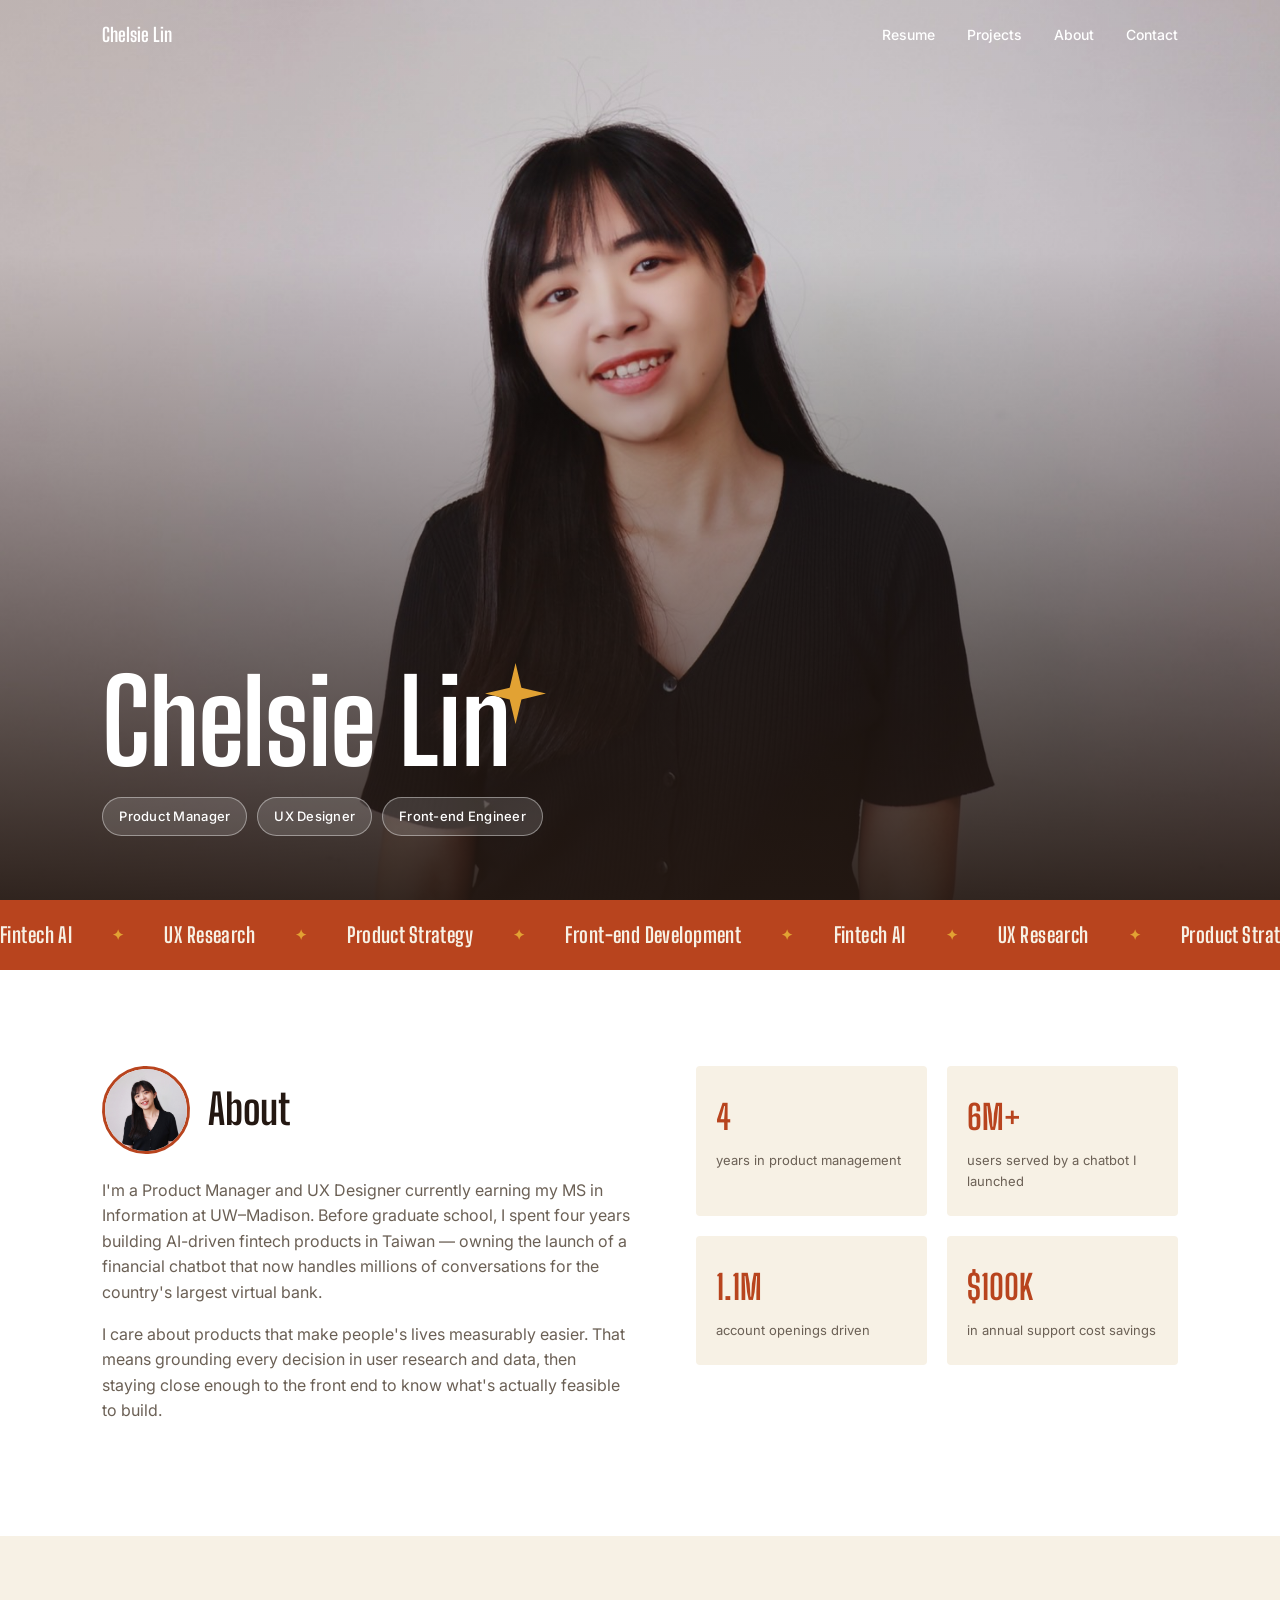
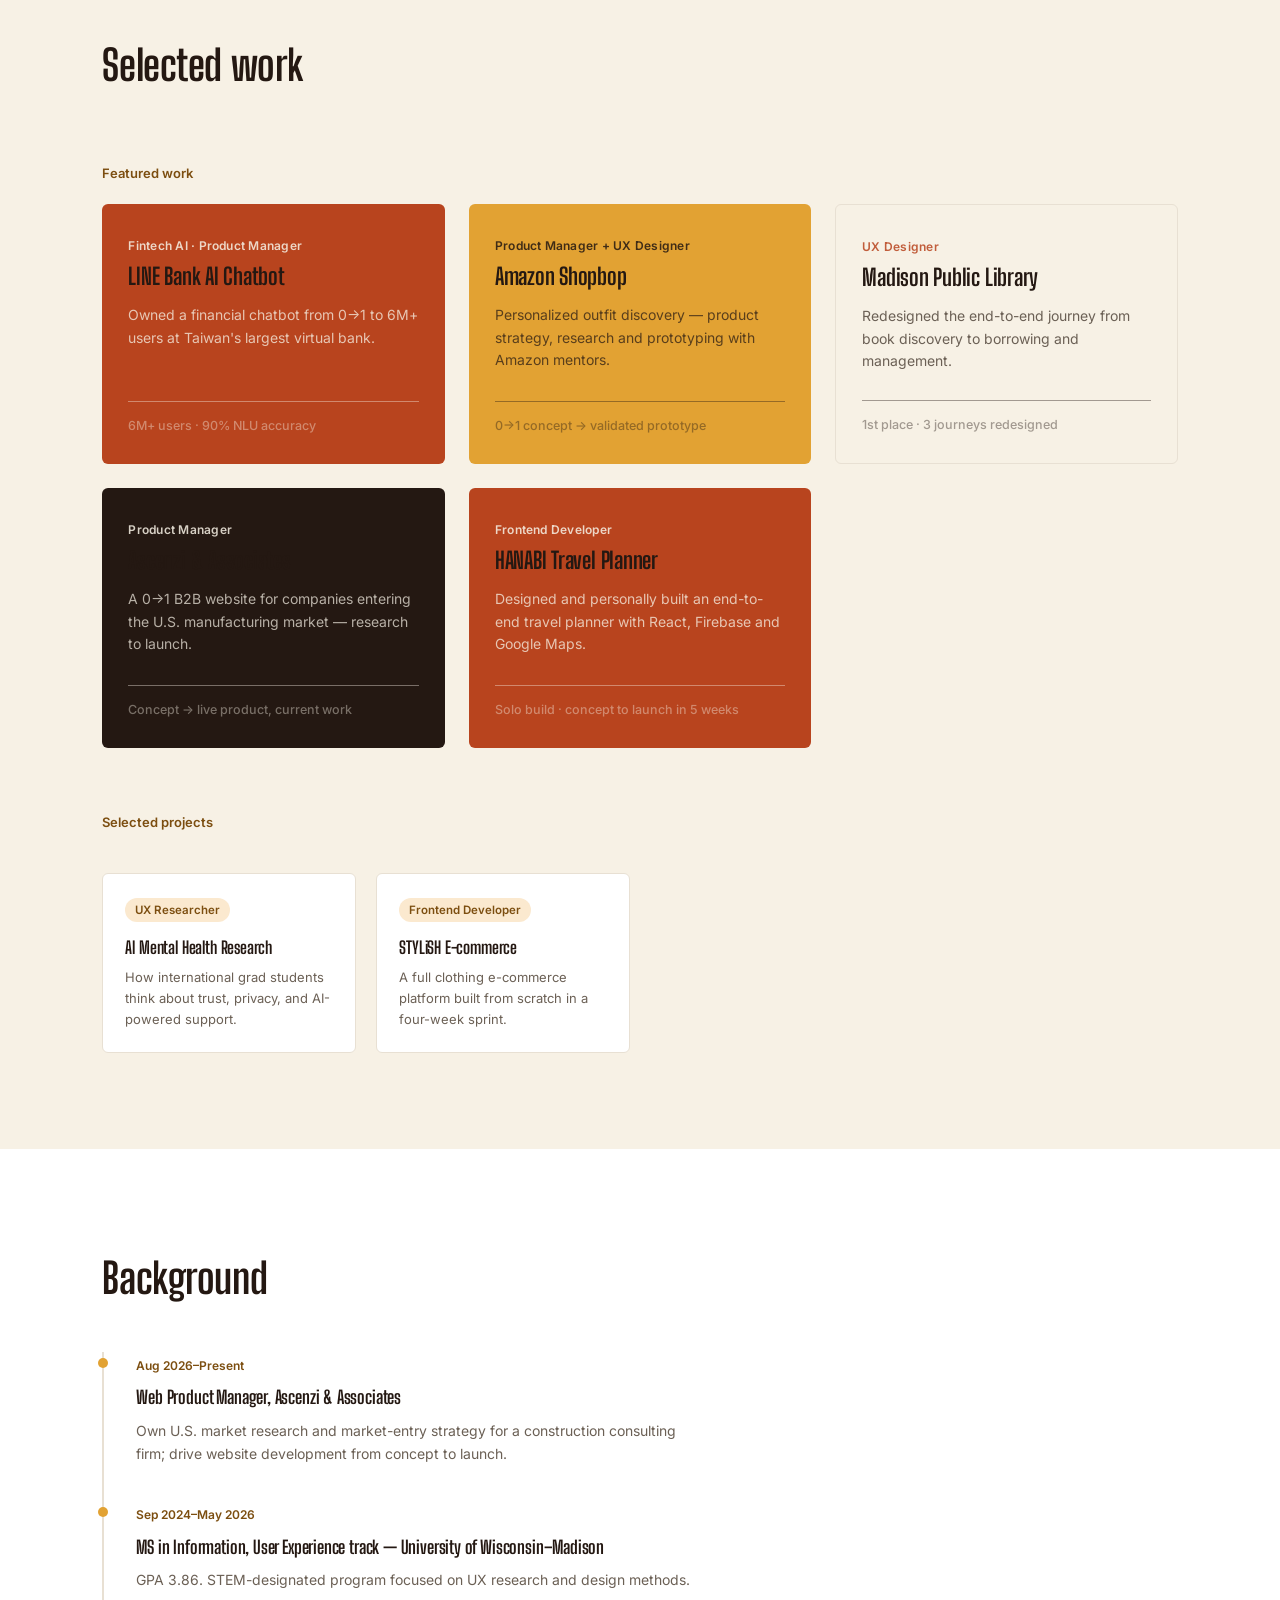
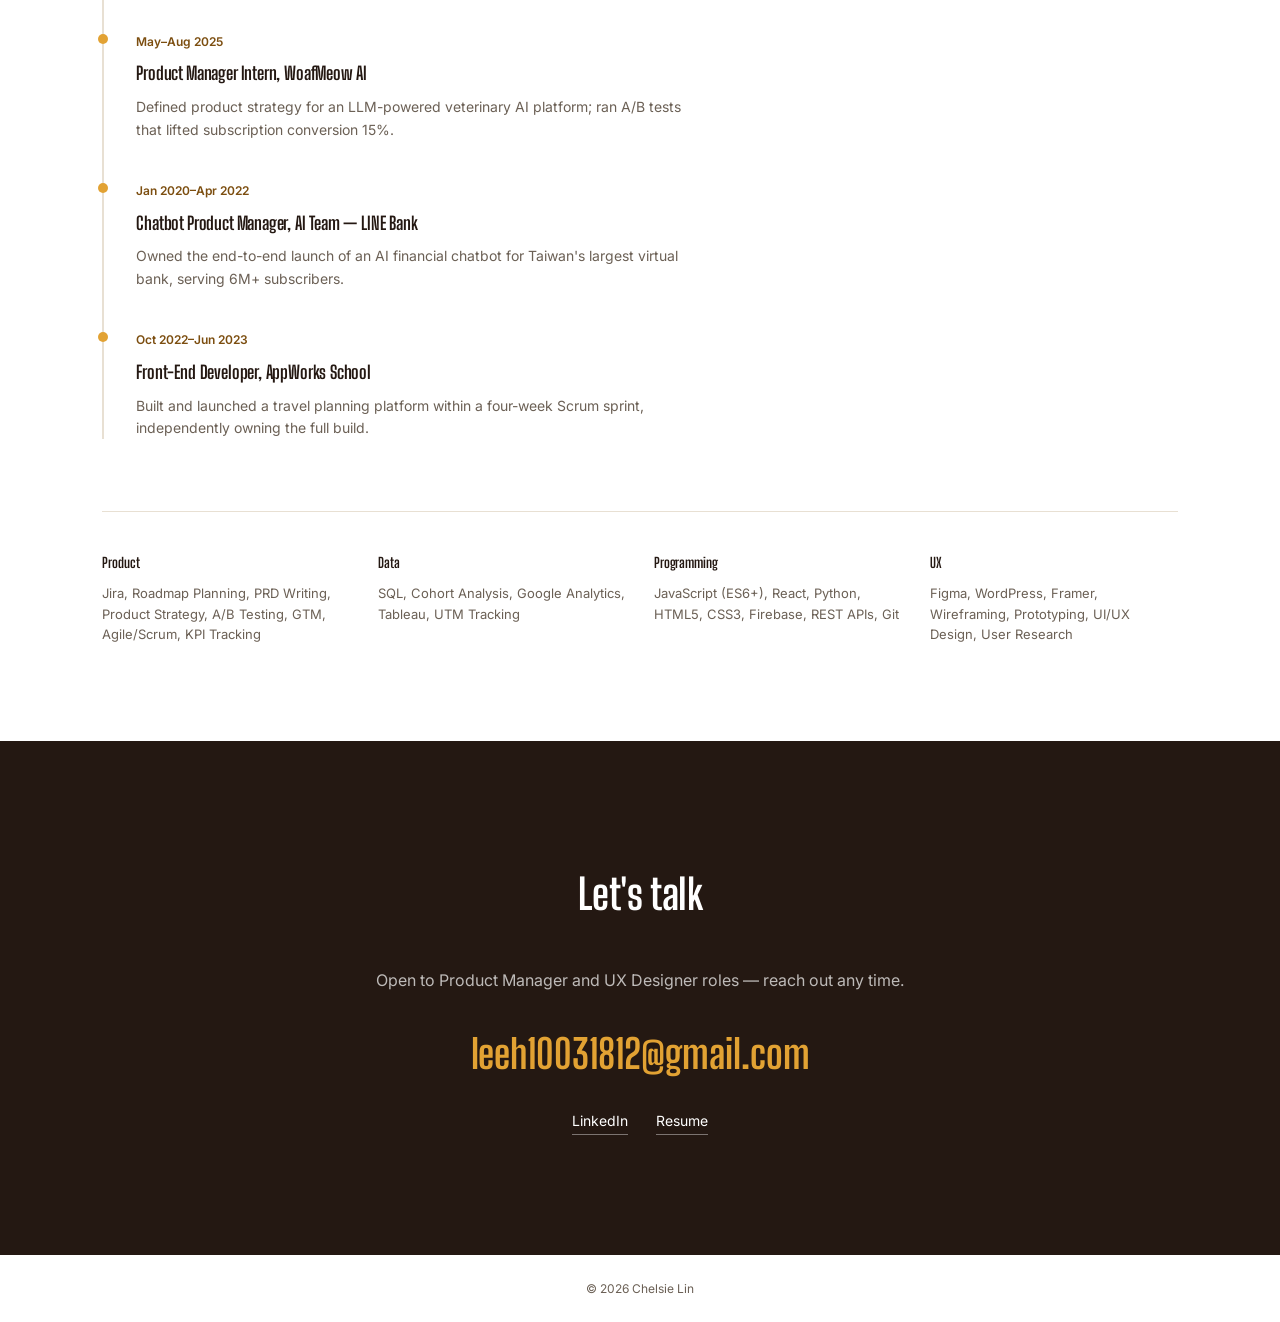
==== index.html @ 5fe9d3f6 "initial commit" ====
<!DOCTYPE html>
<html lang="en">
<head>
<meta charset="UTF-8">
<meta name="viewport" content="width=device-width, initial-scale=1">
<title>Chelsie Lin — Product Manager & UX Designer</title>
<meta name="description" content="Chelsie Lin — Product Manager, UX Designer and Front-end Engineer. AI fintech, UX research and web development case studies.">
<link rel="preconnect" href="https://fonts.googleapis.com">
<link rel="preconnect" href="https://fonts.gstatic.com" crossorigin>
<link href="https://fonts.googleapis.com/css2?family=Big+Shoulders+Display:wght@600;700;900&family=Inter:wght@400;500;600&display=swap" rel="stylesheet">
<link rel="stylesheet" href="style.css">
</head>
<body>

<header class="nav" id="nav">
  <a href="#top" class="nav__logo">Chelsie Lin</a>
  <button class="nav__toggle" id="navToggle" aria-label="Open menu" aria-expanded="false">
    <span></span><span></span><span></span>
  </button>
  <nav class="nav__links" id="navLinks">
    <a href="resume.pdf" target="_blank" rel="noopener">Resume</a>
    <a href="#projects">Projects</a>
    <a href="#about">About</a>
    <a href="#contact">Contact</a>
  </nav>
</header>

<main>

  <section class="hero" id="top">
    <div class="hero__media"></div>
    <div class="hero__scrim"></div>
    <div class="hero__content">
      <h1 class="hero__name">Chelsie&nbsp;Lin
        <svg class="hero__star" viewBox="0 0 26 26" aria-hidden="true"><path d="M13 0 L15.5 10.5 L26 13 L15.5 15.5 L13 26 L10.5 15.5 L0 13 L10.5 10.5 Z" fill="#E2A233"/></svg>
      </h1>
      <div class="hero__roles">
        <span>Product Manager</span>
        <span>UX Designer</span>
        <span>Front-end Engineer</span>
      </div>
    </div>
  </section>

  <div class="marquee" aria-hidden="true">
    <div class="marquee__track">
      <span>Fintech AI</span><span class="dot">&#10022;</span>
      <span>UX Research</span><span class="dot">&#10022;</span>
      <span>Product Strategy</span><span class="dot">&#10022;</span>
      <span>Front-end Development</span><span class="dot">&#10022;</span>
      <span>Fintech AI</span><span class="dot">&#10022;</span>
      <span>UX Research</span><span class="dot">&#10022;</span>
      <span>Product Strategy</span><span class="dot">&#10022;</span>
      <span>Front-end Development</span><span class="dot">&#10022;</span>
    </div>
  </div>

  <section class="about" id="about">
    <div class="about__text">
      <div class="about__intro">
        <img class="about__photo" src="assets/chelsie-photo.jpg" alt="Chelsie Lin">
        <h2>About</h2>
      </div>
      <p>I'm a Product Manager and UX Designer currently earning my MS in Information at UW&ndash;Madison. Before graduate school, I spent four years building AI-driven fintech products in Taiwan &mdash; owning the launch of a financial chatbot that now handles millions of conversations for the country's largest virtual bank.</p>
      <p>I care about products that make people's lives measurably easier. That means grounding every decision in user research and data, then staying close enough to the front end to know what's actually feasible to build.</p>
    </div>
    <div class="about__stats">
      <div class="stat"><span class="stat__num">4</span><span class="stat__label">years in product management</span></div>
      <div class="stat"><span class="stat__num">6M+</span><span class="stat__label">users served by a chatbot I launched</span></div>
      <div class="stat"><span class="stat__num">1.1M</span><span class="stat__label">account openings driven</span></div>
      <div class="stat"><span class="stat__num">$100K</span><span class="stat__label">in annual support cost savings</span></div>
    </div>
  </section>

  <section class="projects" id="projects">
    <h2>Selected work</h2>

    <p class="tier-label">Featured work</p>
    <div class="featured-grid">

      <a class="panel panel--rust" href="projects/line-bank.html">
        <div>
          <span class="panel__role">Fintech AI &middot; Product Manager</span>
          <h3>LINE Bank AI Chatbot</h3>
          <p>Owned a financial chatbot from 0&rarr;1 to 6M+ users at Taiwan's largest virtual bank.</p>
        </div>
        <span class="panel__impact"><span class="panel__impact-text">6M+ users &middot; 90% NLU accuracy</span></span>
      </a>

      <a class="panel panel--mustard" href="projects/shopbop.html">
        <div>
          <span class="panel__role">Product Manager + UX Designer</span>
          <h3>Amazon Shopbop</h3>
          <p>Personalized outfit discovery &mdash; product strategy, research and prototyping with Amazon mentors.</p>
        </div>
        <span class="panel__impact"><span class="panel__impact-text">0&rarr;1 concept &rarr; validated prototype</span></span>
      </a>

      <a class="panel panel--cream" href="projects/library.html">
        <div>
          <span class="panel__role">UX Designer</span>
          <h3>Madison Public Library</h3>
          <p>Redesigned the end-to-end journey from book discovery to borrowing and management.</p>
        </div>
        <span class="panel__impact"><span class="panel__impact-text">1st place &middot; 3 journeys redesigned</span></span>
      </a>

      <a class="panel panel--ink" href="projects/ascenzi.html">
        <div>
          <span class="panel__role">Product Manager</span>
          <h3>Ascenzi &amp; Associates</h3>
          <p>A 0&rarr;1 B2B website for companies entering the U.S. manufacturing market &mdash; research to launch.</p>
        </div>
        <span class="panel__impact"><span class="panel__impact-text">Concept &rarr; live product, current work</span></span>
      </a>

      <a class="panel panel--rust" href="projects/hanabi.html">
        <div>
          <span class="panel__role">Frontend Developer</span>
          <h3>HANABI Travel Planner</h3>
          <p>Designed and personally built an end-to-end travel planner with React, Firebase and Google Maps.</p>
        </div>
        <span class="panel__impact"><span class="panel__impact-text">Solo build &middot; concept to launch in 5 weeks</span></span>
      </a>

    </div>

    <p class="tier-label">Selected projects</p>
    <div class="selected-grid">

      <a class="mini-card" href="projects/mental-health.html">
        <span class="mini-card__role">UX Researcher</span>
        <h3>AI Mental Health Research</h3>
        <p>How international grad students think about trust, privacy, and AI-powered support.</p>
      </a>

      <a class="mini-card" href="projects/stylish.html">
        <span class="mini-card__role">Frontend Developer</span>
        <h3>STYLiSH E-commerce</h3>
        <p>A full clothing e-commerce platform built from scratch in a four-week sprint.</p>
      </a>

    </div>
  </section>

  <section class="background" id="background">
    <h2>Background</h2>
    <div class="timeline">

      <div class="timeline__item">
        <span class="timeline__date">Aug 2026&ndash;Present</span>
        <h3>Web Product Manager, Ascenzi &amp; Associates</h3>
        <p>Own U.S. market research and market-entry strategy for a construction consulting firm; drive website development from concept to launch.</p>
      </div>

      <div class="timeline__item">
        <span class="timeline__date">Sep 2024&ndash;May 2026</span>
        <h3>MS in Information, User Experience track — University of Wisconsin&ndash;Madison</h3>
        <p>GPA 3.86. STEM-designated program focused on UX research and design methods.</p>
      </div>

      <div class="timeline__item">
        <span class="timeline__date">May&ndash;Aug 2025</span>
        <h3>Product Manager Intern, WoafMeow AI</h3>
        <p>Defined product strategy for an LLM-powered veterinary AI platform; ran A/B tests that lifted subscription conversion 15%.</p>
      </div>

      <div class="timeline__item">
        <span class="timeline__date">Jan 2020&ndash;Apr 2022</span>
        <h3>Chatbot Product Manager, AI Team — LINE Bank</h3>
        <p>Owned the end-to-end launch of an AI financial chatbot for Taiwan's largest virtual bank, serving 6M+ subscribers.</p>
      </div>

      <div class="timeline__item">
        <span class="timeline__date">Oct 2022&ndash;Jun 2023</span>
        <h3>Front-End Developer, AppWorks School</h3>
        <p>Built and launched a travel planning platform within a four-week Scrum sprint, independently owning the full build.</p>
      </div>

    </div>

    <div class="skills">
      <div><h4>Product</h4><p>Jira, Roadmap Planning, PRD Writing, Product Strategy, A/B Testing, GTM, Agile/Scrum, KPI Tracking</p></div>
      <div><h4>Data</h4><p>SQL, Cohort Analysis, Google Analytics, Tableau, UTM Tracking</p></div>
      <div><h4>Programming</h4><p>JavaScript (ES6+), React, Python, HTML5, CSS3, Firebase, REST APIs, Git</p></div>
      <div><h4>UX</h4><p>Figma, WordPress, Framer, Wireframing, Prototyping, UI/UX Design, User Research</p></div>
    </div>
  </section>

  <section class="contact" id="contact">
    <h2>Let's talk</h2>
    <p>Open to Product Manager and UX Designer roles &mdash; reach out any time.</p>
    <a class="contact__email" href="mailto:leeh10031812@gmail.com">leeh10031812@gmail.com</a>
    <div class="contact__links">
      <a href="https://www.linkedin.com/in/chelsielin/" target="_blank" rel="noopener">LinkedIn</a>
      <a href="resume.pdf" target="_blank" rel="noopener">Resume</a>
    </div>
  </section>

</main>

<footer class="footer">
  <span>&copy; 2026 Chelsie Lin</span>
</footer>

<script src="script.js"></script>
</body>
</html>
---- style.css ----
:root {
  --forest: #B8441E;        /* rust — primary accent */
  --forest-deep: #241812;   /* near-black warm ink — dark sections */
  --citrus: #E2A233;        /* mustard — secondary accent */
  --citrus-deep: #7C4E10;   /* dark mustard — text on light mustard */
  --paper: #FFFFFF;
  --sage: #F7F1E5;          /* warm cream — alt section bg */
  --ink: #24201C;
  --ink-soft: #6B6055;
  --border: #E8E0D3;
  --display: 'Big Shoulders Display', sans-serif;
  --sans: 'Inter', sans-serif;
}

* { box-sizing: border-box; }
html { scroll-behavior: smooth; scroll-padding-top: 84px; }
body {
  margin: 0;
  font-family: var(--sans);
  color: var(--ink);
  background: var(--paper);
  line-height: 1.6;
}
h1, h2, h3, h4 { font-family: var(--display); font-weight: 700; margin: 0; color: var(--forest-deep); letter-spacing: -.01em; }
p { margin: 0 0 1rem; max-width: 62ch; color: var(--ink-soft); }
a { color: inherit; text-decoration: none; }
section { padding: 96px 8vw; }
h2 { font-size: clamp(28px, 4vw, 42px); font-weight: 700; margin-bottom: 40px; }

/* Nav */
.nav {
  position: fixed; top: 0; left: 0; right: 0; z-index: 50;
  display: flex; align-items: center; justify-content: space-between;
  padding: 20px 8vw;
  background: transparent;
  transition: background .3s ease, padding .3s ease, box-shadow .3s ease;
}
.nav.is-scrolled {
  background: rgba(255,255,255,0.92);
  backdrop-filter: blur(6px);
  padding: 14px 8vw;
  box-shadow: 0 1px 0 var(--border);
}
.nav__logo { font-family: var(--display); font-weight: 700; font-size: 19px; color: var(--paper); transition: color .3s ease; }
.nav.is-scrolled .nav__logo { color: var(--forest-deep); }
.nav__links { display: flex; gap: 32px; }
.nav__links a { font-size: 14px; font-weight: 500; color: var(--paper); transition: color .3s ease, opacity .2s ease; }
.nav.is-scrolled .nav__links a { color: var(--ink); }
.nav__links a:hover { opacity: .65; }
.nav__toggle { display: none; flex-direction: column; gap: 5px; background: none; border: none; cursor: pointer; padding: 6px; }
.nav__toggle span { width: 22px; height: 2px; background: var(--paper); transition: background .3s ease; }
.nav.is-scrolled .nav__toggle span { background: var(--ink); }

/* Hero */
.hero { position: relative; height: 100vh; min-height: 560px; overflow: hidden; }
.hero__media {
  position: absolute; inset: 0;
  background: url('assets/chelsie-photo.jpg') center 20%/cover no-repeat, linear-gradient(160deg, #3a1c10 0%, #241812 100%);
}
.hero__scrim {
  position: absolute; inset: 0;
  background: linear-gradient(to top, rgba(36,24,18,.92) 0%, rgba(36,24,18,.35) 48%, rgba(36,24,18,.1) 72%);
}
.hero__content { position: absolute; left: 8vw; right: 8vw; bottom: 64px; color: var(--paper); }
.hero__name { position: relative; font-size: clamp(48px, 9vw, 128px); font-weight: 700; line-height: .92; color: var(--paper); display: inline-block; }
.hero__star { position: absolute; top: -6%; right: -9%; width: 15%; }
.hero__roles { display: flex; flex-wrap: wrap; gap: 10px; margin-top: 22px; }
.hero__roles span {
  font-size: 13px; font-weight: 500; letter-spacing: .02em;
  padding: 8px 16px; border-radius: 999px;
  background: rgba(255,255,255,.14); border: 1px solid rgba(255,255,255,.4);
}

/* Marquee */
.marquee { background: var(--forest); overflow: hidden; padding: 18px 0; }
.marquee__track { display: flex; width: max-content; gap: 40px; align-items: center; animation: scroll 32s linear infinite; }
.marquee__track span {
  font-family: var(--display); font-weight: 700; font-size: 21px;
  color: var(--sage); white-space: nowrap; letter-spacing: .02em;
}
.marquee__track .dot { color: var(--citrus); font-size: 14px; }
@keyframes scroll { from { transform: translateX(0); } to { transform: translateX(-50%); } }
@media (prefers-reduced-motion: reduce) { .marquee__track { animation: none; } }

/* About */
.about { display: grid; grid-template-columns: 1.1fr 1fr; gap: 64px; align-items: start; }
.about__intro { display: flex; align-items: center; gap: 18px; margin-bottom: 24px; }
.about__photo { width: 88px; height: 88px; border-radius: 50%; object-fit: cover; border: 3px solid var(--forest); transform: rotate(-3deg); }
.about__intro h2 { margin: 0; }
.about__stats { display: grid; grid-template-columns: 1fr 1fr; gap: 20px; }
.stat { background: var(--sage); border-radius: 4px; padding: 24px 20px; }
.stat__num { display: block; font-family: var(--display); font-size: 34px; font-weight: 700; color: var(--forest); }
.stat__label { display: block; font-size: 13px; color: var(--ink-soft); margin-top: 6px; }

/* Projects */
.projects { background: var(--sage); }

/* Background / timeline */
.timeline { border-left: 2px solid var(--border); padding-left: 32px; display: flex; flex-direction: column; gap: 36px; max-width: 720px; }
.timeline__item { position: relative; }
.timeline__item::before {
  content: ''; position: absolute; left: -38px; top: 6px;
  width: 10px; height: 10px; border-radius: 50%; background: var(--citrus);
}
.timeline__date { font-size: 12px; font-weight: 600; color: var(--citrus-deep); }
.timeline__item h3 { font-size: 18px; margin: 6px 0 8px; }
.timeline__item p { font-size: 14px; margin: 0; }

.skills { margin-top: 72px; display: grid; grid-template-columns: repeat(auto-fit, minmax(220px, 1fr)); gap: 28px; border-top: 1px solid var(--border); padding-top: 40px; }
.skills h4 { font-size: 14px; margin-bottom: 8px; }
.skills p { font-size: 13px; margin: 0; }

/* Contact */
.contact { text-align: center; background: var(--forest-deep); color: var(--paper); padding: 120px 8vw; }
.contact h2 { color: var(--paper); }
.contact p { color: rgba(255,255,255,.7); margin: 0 auto 28px; }
.contact__email { font-family: var(--display); font-size: clamp(24px, 4vw, 40px); font-weight: 700; color: var(--citrus); display: inline-block; margin-bottom: 24px; }
.contact__links { display: flex; gap: 28px; justify-content: center; }
.contact__links a { font-size: 14px; border-bottom: 1px solid rgba(255,255,255,.4); padding-bottom: 2px; }

.footer { text-align: center; padding: 24px; font-size: 12px; color: var(--ink-soft); }

/* Featured / selected project tiers */
.tier-label { font-size: 13px; font-weight: 600; color: var(--citrus-deep); margin: 64px 0 20px; }
.tier-label:first-child { margin-top: 0; }

.featured-grid { display: grid; grid-template-columns: repeat(auto-fill, minmax(280px, 1fr)); gap: 24px; }
.panel {
  display: flex; flex-direction: column; justify-content: space-between;
  min-height: 260px; padding: 28px 26px; border-radius: 6px; position: relative; overflow: hidden;
  transition: transform .2s ease;
}
.panel:hover { transform: translateY(-4px); }
.panel__role { font-size: 12px; font-weight: 600; letter-spacing: .02em; margin-bottom: 14px; opacity: .85; }
.panel h3 { font-size: 23px; margin-bottom: 10px; }
.panel p { font-size: 14px; margin-bottom: 0; }
.panel__impact { display: block; font-size: 12.5px; font-weight: 500; margin-top: 20px; padding-top: 14px; border-top: 1px solid currentColor; opacity: .4; }
.panel__impact-text { opacity: 1; }
.panel--rust { background: var(--forest); color: var(--sage); }
.panel--rust p { color: rgba(247,241,229,.75); }
.panel--mustard { background: var(--citrus); color: var(--forest-deep); }
.panel--mustard p { color: rgba(36,24,18,.72); }
.panel--ink { background: var(--forest-deep); color: var(--sage); }
.panel--ink p { color: rgba(247,241,229,.7); }
.panel--cream { background: var(--sage); color: var(--forest-deep); border: 1px solid var(--border); }
.panel--cream p { color: var(--ink-soft); }
.panel--cream .panel__role { color: var(--forest); }

.selected-grid { display: grid; grid-template-columns: repeat(auto-fill, minmax(240px, 1fr)); gap: 20px; margin-top: 40px; }
.mini-card { display: block; background: var(--paper); border: 1px solid var(--border); border-radius: 6px; padding: 22px; transition: transform .2s ease, border-color .2s ease; }
.mini-card:hover { transform: translateY(-3px); border-color: var(--forest); }
.mini-card__role { display: inline-block; font-size: 11.5px; font-weight: 600; color: var(--citrus-deep); background: #FBE9CF; padding: 3px 10px; border-radius: 999px; margin-bottom: 12px; }
.mini-card h3 { font-size: 17px; margin-bottom: 6px; }
.mini-card p { font-size: 13px; margin: 0; }

/* Image placeholder for photos/screenshots — tinted panel + generic photo glyph */
.case-img {
  border-radius: 6px; background: var(--sage); border: 1px solid var(--border);
  display: flex; flex-direction: column; align-items: center; justify-content: center; gap: 10px;
  color: var(--ink-soft); font-size: 12.5px; margin: 24px 0; min-height: 220px; text-align: center; padding: 20px;
}
.case-img::before {
  content: ''; width: 40px; height: 40px; flex-shrink: 0;
  background-color: var(--forest); opacity: .28;
  -webkit-mask: url("data:image/svg+xml,%3Csvg xmlns='http://www.w3.org/2000/svg' viewBox='0 0 24 24' fill='none' stroke='black' stroke-width='1.6'%3E%3Crect x='3' y='3' width='18' height='18' rx='2'/%3E%3Ccircle cx='8.5' cy='8.5' r='1.5'/%3E%3Cpath d='M21 15l-5-5L5 21'/%3E%3C/svg%3E") center/contain no-repeat;
  mask: url("data:image/svg+xml,%3Csvg xmlns='http://www.w3.org/2000/svg' viewBox='0 0 24 24' fill='none' stroke='black' stroke-width='1.6'%3E%3Crect x='3' y='3' width='18' height='18' rx='2'/%3E%3Ccircle cx='8.5' cy='8.5' r='1.5'/%3E%3Cpath d='M21 15l-5-5L5 21'/%3E%3C/svg%3E") center/contain no-repeat;
}
.case-hero__media { margin-top: 40px; }
.case-hero__media .case-img { min-height: 300px; margin: 0; }

/* Case study pages */
.case-hero { background: var(--sage); padding: 160px 8vw 64px; }
.case-hero__back { display: inline-block; font-size: 13px; color: var(--ink-soft); margin-bottom: 28px; }
.case-hero__back:hover { color: var(--forest); }
.case-hero h1 { font-size: clamp(32px, 5vw, 56px); font-weight: 700; max-width: 16ch; }
.case-hero p.lede { font-size: 18px; color: var(--ink-soft); max-width: 56ch; margin-top: 18px; }
.case-meta { display: flex; flex-wrap: wrap; gap: 40px; margin-top: 40px; border-top: 1px solid var(--border); padding-top: 28px; }
.case-meta dt { font-size: 11px; letter-spacing: .04em; color: var(--citrus-deep); font-weight: 600; margin-bottom: 6px; }
.case-meta dd { margin: 0; font-size: 14px; max-width: 26ch; }

.impact-strip { display: grid; grid-template-columns: repeat(auto-fit, minmax(130px, 1fr)); gap: 1px; background: var(--border); border: 1px solid var(--border); }
.impact-strip div { background: var(--paper); padding: 26px 20px; }
.impact-strip .num { display: block; font-family: var(--display); font-size: 28px; font-weight: 700; color: var(--forest); }
.impact-strip .label { display: block; font-size: 12px; color: var(--ink-soft); margin-top: 4px; }

.case-body { max-width: 760px; margin: 0 auto; padding: 88px 8vw; }
.case-section { padding: 44px 0; border-top: 1px solid var(--border); }
.case-section:first-child { border-top: none; padding-top: 0; }
.case-section__num { font-size: 12px; font-weight: 600; color: var(--citrus-deep); letter-spacing: .03em; margin-bottom: 10px; }
.case-section h2 { font-size: 26px; font-weight: 700; max-width: 24ch; margin-bottom: 18px; }
.case-section h3 { font-size: 16px; font-weight: 600; color: var(--ink); margin: 22px 0 6px; }
.case-section p { font-size: 15.5px; }
.case-section ul { margin: 0 0 1rem; padding-left: 20px; color: var(--ink-soft); }
.case-section li { margin-bottom: 6px; font-size: 15px; }

.pull-quote { font-family: var(--display); font-size: clamp(20px, 2.6vw, 28px); font-weight: 500; color: var(--forest-deep); border-left: 3px solid var(--citrus); padding: 4px 0 4px 24px; margin: 28px 0; max-width: 52ch; }

.flow { display: flex; flex-wrap: wrap; align-items: center; gap: 10px; margin: 20px 0; }
.flow span { font-size: 13px; font-weight: 500; background: var(--sage); padding: 8px 14px; border-radius: 999px; }
.flow em { font-style: normal; color: var(--citrus-deep); }

.card-list { display: grid; gap: 20px; margin: 20px 0; }
.card-list > div { background: var(--sage); border-radius: 4px; padding: 20px 22px; }
.card-list h4 { font-size: 15px; margin-bottom: 6px; color: var(--forest-deep); font-weight: 600; }
.card-list p { font-size: 14px; margin: 0; }

.reflection { background: var(--forest-deep); color: var(--paper); padding: 72px 8vw; }
.reflection h2 { color: var(--citrus); max-width: 22ch; margin-bottom: 20px; }
.reflection p { color: rgba(255,255,255,.78); max-width: 62ch; }
.reflection ol { color: rgba(255,255,255,.78); padding-left: 20px; }
.reflection li { margin-bottom: 10px; font-size: 15px; }
.reflection li strong { color: var(--paper); }

.case-nav-next { padding: 72px 8vw; text-align: center; }
.case-nav-next a { font-family: var(--display); font-size: clamp(22px, 3.4vw, 34px); font-weight: 700; color: var(--forest); }
.case-nav-next span { display: block; font-size: 12px; color: var(--ink-soft); margin-bottom: 10px; }

/* Responsive */
@media (max-width: 860px) {
  .about { grid-template-columns: 1fr; }
  section { padding: 72px 6vw; }
}
@media (max-width: 640px) {
  .nav__toggle { display: flex; }
  .nav__links {
    position: fixed; top: 0; right: 0; height: 100vh; width: 72vw; max-width: 300px;
    background: var(--paper); flex-direction: column; padding: 100px 32px;
    transform: translateX(100%); transition: transform .3s ease; box-shadow: -8px 0 24px rgba(0,0,0,.08);
  }
  .nav__links.is-open { transform: translateX(0); }
  .nav__links a { color: var(--ink) !important; font-size: 16px; }
  .about__stats { grid-template-columns: 1fr 1fr; }
  .hero__content { bottom: 40px; }
  .hero__star { display: none; }
  .contact { padding: 88px 6vw; }
}
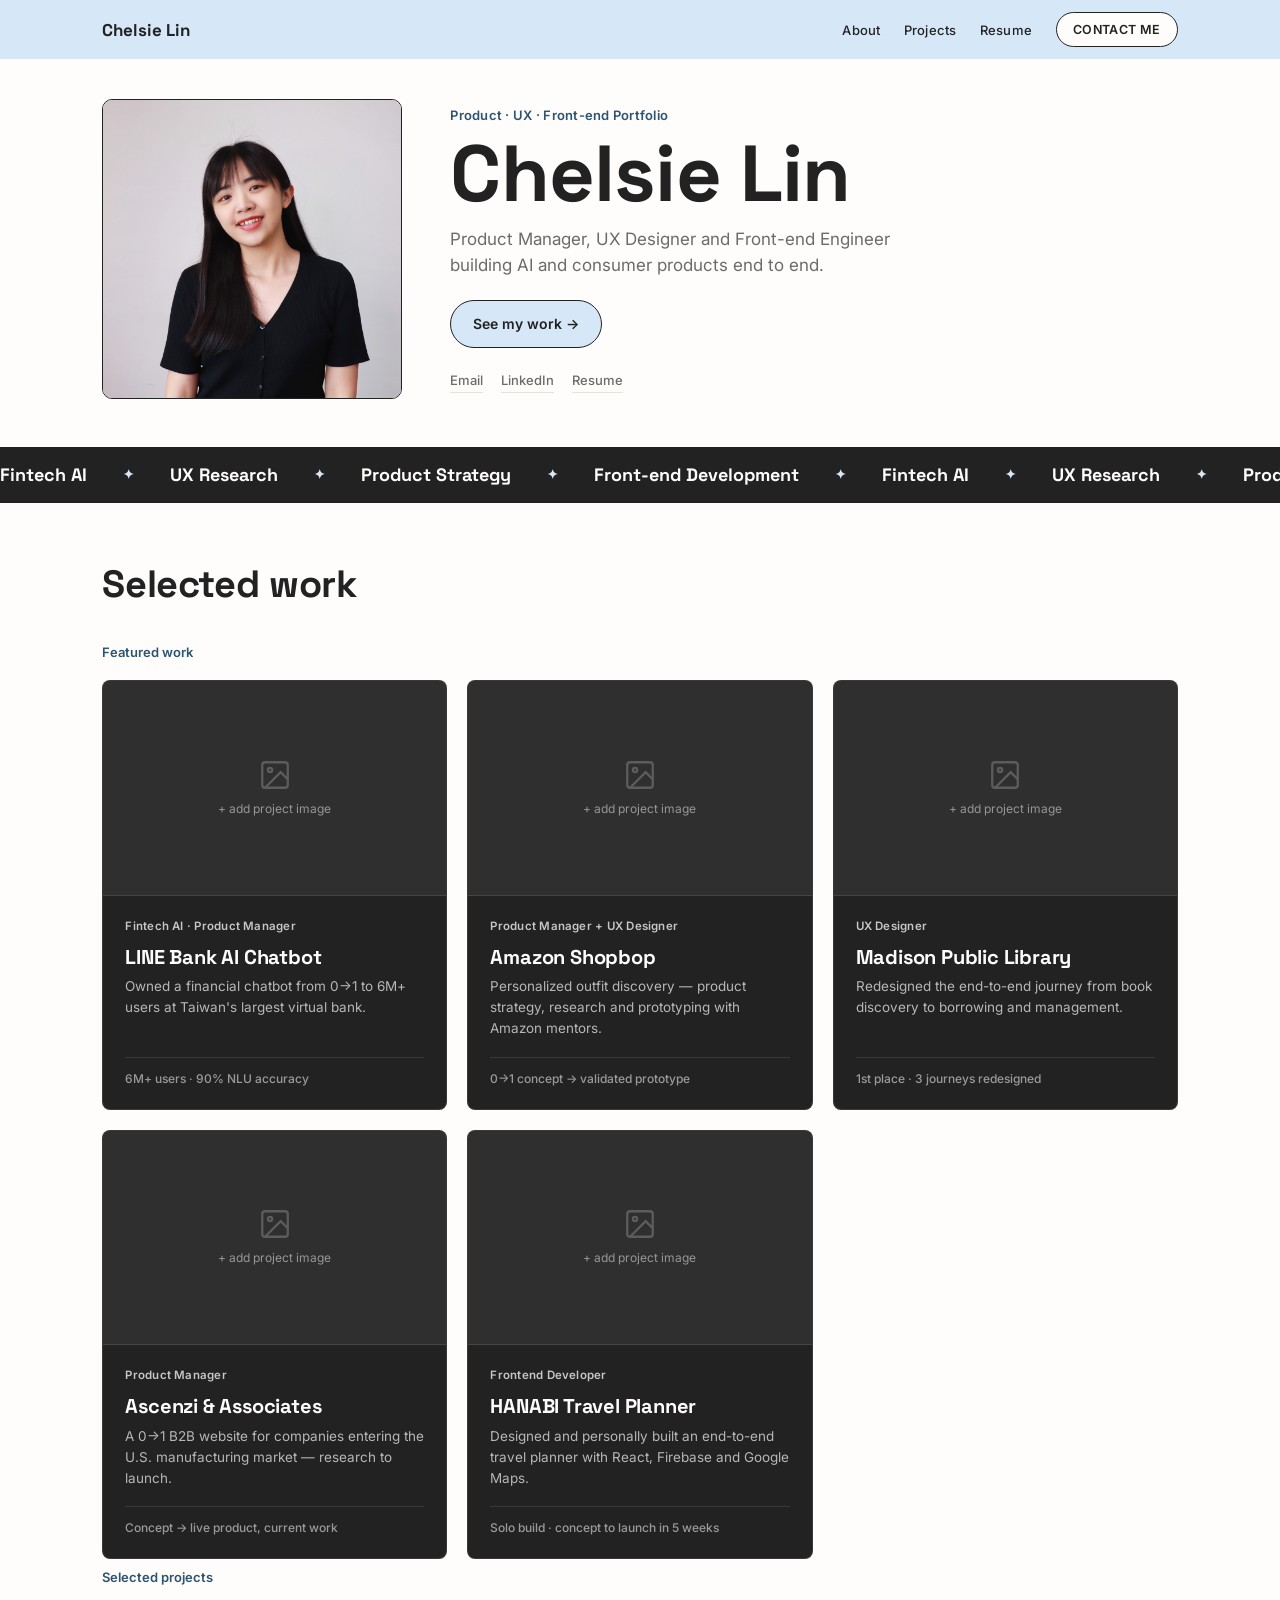
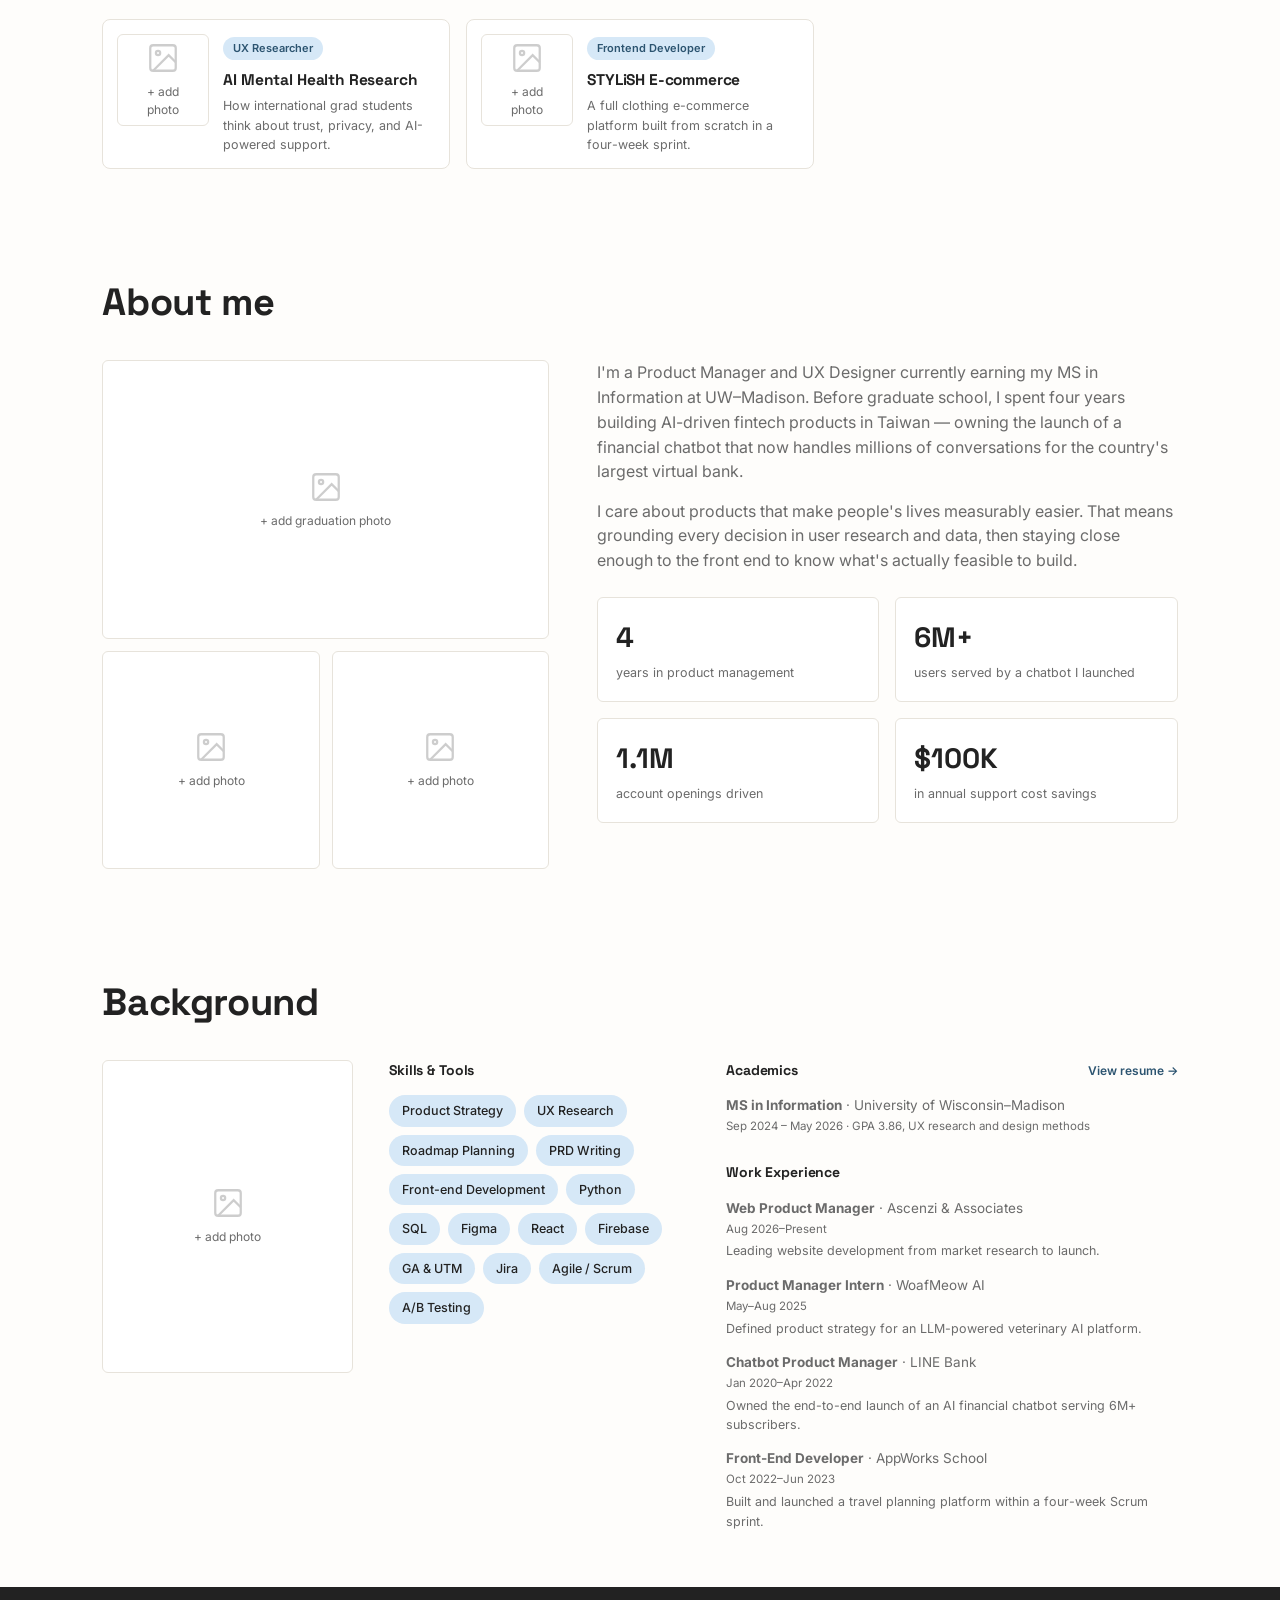
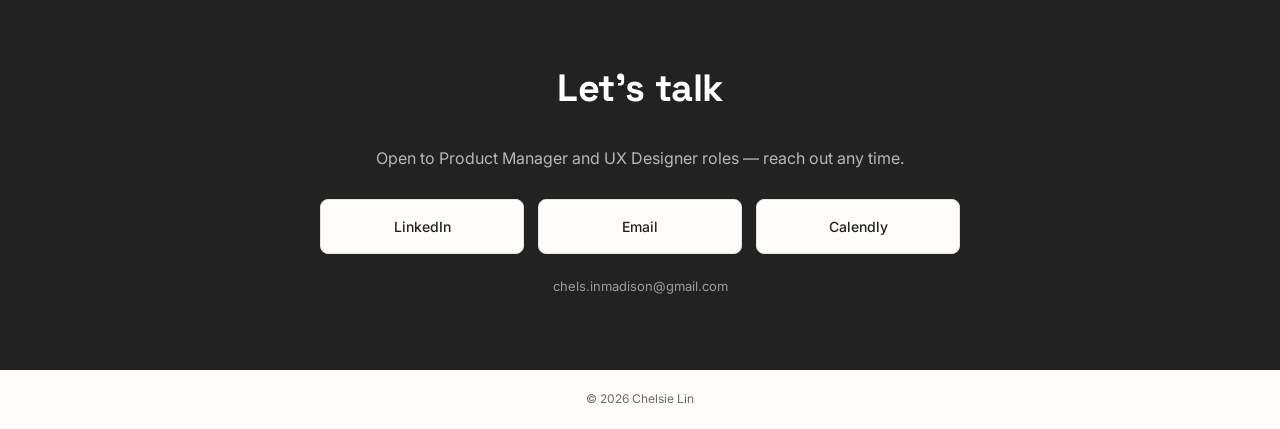
==== commit 491e1f99: "add: new version of portfolio" ====
--- a/index.html
+++ b/index.html
@@ -7,7 +7,7 @@
 <meta name="description" content="Chelsie Lin — Product Manager, UX Designer and Front-end Engineer. AI fintech, UX research and web development case studies.">
 <link rel="preconnect" href="https://fonts.googleapis.com">
 <link rel="preconnect" href="https://fonts.gstatic.com" crossorigin>
-<link href="https://fonts.googleapis.com/css2?family=Big+Shoulders+Display:wght@600;700;900&family=Inter:wght@400;500;600&display=swap" rel="stylesheet">
+<link href="https://fonts.googleapis.com/css2?family=Space+Grotesk:wght@400;500;600;700&family=Inter:wght@400;500;600&display=swap" rel="stylesheet">
 <link rel="stylesheet" href="style.css">
 </head>
 <body>
@@ -18,26 +18,28 @@
     <span></span><span></span><span></span>
   </button>
   <nav class="nav__links" id="navLinks">
+    <a href="#about">About</a>
+    <a href="#projects">Projects</a>
     <a href="resume.pdf" target="_blank" rel="noopener">Resume</a>
-    <a href="#projects">Projects</a>
-    <a href="#about">About</a>
-    <a href="#contact">Contact</a>
+    <a href="#contact" class="nav__cta">CONTACT ME</a>
   </nav>
 </header>
 
 <main>
 
   <section class="hero" id="top">
-    <div class="hero__media"></div>
-    <div class="hero__scrim"></div>
-    <div class="hero__content">
-      <h1 class="hero__name">Chelsie&nbsp;Lin
-        <svg class="hero__star" viewBox="0 0 26 26" aria-hidden="true"><path d="M13 0 L15.5 10.5 L26 13 L15.5 15.5 L13 26 L10.5 15.5 L0 13 L10.5 10.5 Z" fill="#E2A233"/></svg>
-      </h1>
-      <div class="hero__roles">
-        <span>Product Manager</span>
-        <span>UX Designer</span>
-        <span>Front-end Engineer</span>
+    <div class="hero__inner">
+      <div class="hero__photo"><img src="assets/chelsie-photo.jpg" alt="Chelsie Lin"></div>
+      <div>
+        <p class="hero__eyebrow">Product &middot; UX &middot; Front-end Portfolio</p>
+        <h1 class="hero__name">Chelsie Lin</h1>
+        <p class="hero__tagline">Product Manager, UX Designer and Front-end Engineer building AI and consumer products end to end.</p>
+        <a class="hero__cta hero__cta--outline" href="#projects">See my work &rarr;</a>
+        <div class="hero__social">
+          <a href="mailto:chels.inmadison@gmail.com">Email</a>
+          <a href="https://www.linkedin.com/in/chelsielin/" target="_blank" rel="noopener">LinkedIn</a>
+          <a href="resume.pdf" target="_blank" rel="noopener">Resume</a>
+        </div>
       </div>
     </div>
   </section>
@@ -55,31 +57,15 @@
     </div>
   </div>
 
-  <section class="about" id="about">
-    <div class="about__text">
-      <div class="about__intro">
-        <img class="about__photo" src="assets/chelsie-photo.jpg" alt="Chelsie Lin">
-        <h2>About</h2>
-      </div>
-      <p>I'm a Product Manager and UX Designer currently earning my MS in Information at UW&ndash;Madison. Before graduate school, I spent four years building AI-driven fintech products in Taiwan &mdash; owning the launch of a financial chatbot that now handles millions of conversations for the country's largest virtual bank.</p>
-      <p>I care about products that make people's lives measurably easier. That means grounding every decision in user research and data, then staying close enough to the front end to know what's actually feasible to build.</p>
-    </div>
-    <div class="about__stats">
-      <div class="stat"><span class="stat__num">4</span><span class="stat__label">years in product management</span></div>
-      <div class="stat"><span class="stat__num">6M+</span><span class="stat__label">users served by a chatbot I launched</span></div>
-      <div class="stat"><span class="stat__num">1.1M</span><span class="stat__label">account openings driven</span></div>
-      <div class="stat"><span class="stat__num">$100K</span><span class="stat__label">in annual support cost savings</span></div>
-    </div>
-  </section>
-
   <section class="projects" id="projects">
     <h2>Selected work</h2>
 
     <p class="tier-label">Featured work</p>
     <div class="featured-grid">
 
-      <a class="panel panel--rust" href="projects/line-bank.html">
-        <div>
+      <a class="panel" href="projects/line-bank.html">
+        <div class="panel__media"><div class="case-img">+ add project image</div></div>
+        <div class="panel__body">
           <span class="panel__role">Fintech AI &middot; Product Manager</span>
           <h3>LINE Bank AI Chatbot</h3>
           <p>Owned a financial chatbot from 0&rarr;1 to 6M+ users at Taiwan's largest virtual bank.</p>
@@ -87,8 +73,9 @@
         <span class="panel__impact"><span class="panel__impact-text">6M+ users &middot; 90% NLU accuracy</span></span>
       </a>
 
-      <a class="panel panel--mustard" href="projects/shopbop.html">
-        <div>
+      <a class="panel" href="projects/shopbop.html">
+        <div class="panel__media"><div class="case-img">+ add project image</div></div>
+        <div class="panel__body">
           <span class="panel__role">Product Manager + UX Designer</span>
           <h3>Amazon Shopbop</h3>
           <p>Personalized outfit discovery &mdash; product strategy, research and prototyping with Amazon mentors.</p>
@@ -96,8 +83,9 @@
         <span class="panel__impact"><span class="panel__impact-text">0&rarr;1 concept &rarr; validated prototype</span></span>
       </a>
 
-      <a class="panel panel--cream" href="projects/library.html">
-        <div>
+      <a class="panel" href="projects/library.html">
+        <div class="panel__media"><div class="case-img">+ add project image</div></div>
+        <div class="panel__body">
           <span class="panel__role">UX Designer</span>
           <h3>Madison Public Library</h3>
           <p>Redesigned the end-to-end journey from book discovery to borrowing and management.</p>
@@ -105,8 +93,9 @@
         <span class="panel__impact"><span class="panel__impact-text">1st place &middot; 3 journeys redesigned</span></span>
       </a>
 
-      <a class="panel panel--ink" href="projects/ascenzi.html">
-        <div>
+      <a class="panel" href="projects/ascenzi.html">
+        <div class="panel__media"><div class="case-img">+ add project image</div></div>
+        <div class="panel__body">
           <span class="panel__role">Product Manager</span>
           <h3>Ascenzi &amp; Associates</h3>
           <p>A 0&rarr;1 B2B website for companies entering the U.S. manufacturing market &mdash; research to launch.</p>
@@ -114,8 +103,9 @@
         <span class="panel__impact"><span class="panel__impact-text">Concept &rarr; live product, current work</span></span>
       </a>
 
-      <a class="panel panel--rust" href="projects/hanabi.html">
-        <div>
+      <a class="panel" href="projects/hanabi.html">
+        <div class="panel__media"><div class="case-img">+ add project image</div></div>
+        <div class="panel__body">
           <span class="panel__role">Frontend Developer</span>
           <h3>HANABI Travel Planner</h3>
           <p>Designed and personally built an end-to-end travel planner with React, Firebase and Google Maps.</p>
@@ -129,72 +119,122 @@
     <div class="selected-grid">
 
       <a class="mini-card" href="projects/mental-health.html">
-        <span class="mini-card__role">UX Researcher</span>
-        <h3>AI Mental Health Research</h3>
-        <p>How international grad students think about trust, privacy, and AI-powered support.</p>
+        <div class="mini-card__media"><div class="case-img">+ add photo</div></div>
+        <div class="mini-card__body">
+          <span class="mini-card__role">UX Researcher</span>
+          <h3>AI Mental Health Research</h3>
+          <p>How international grad students think about trust, privacy, and AI-powered support.</p>
+        </div>
       </a>
 
       <a class="mini-card" href="projects/stylish.html">
-        <span class="mini-card__role">Frontend Developer</span>
-        <h3>STYLiSH E-commerce</h3>
-        <p>A full clothing e-commerce platform built from scratch in a four-week sprint.</p>
-      </a>
-
+        <div class="mini-card__media"><div class="case-img">+ add photo</div></div>
+        <div class="mini-card__body">
+          <span class="mini-card__role">Frontend Developer</span>
+          <h3>STYLiSH E-commerce</h3>
+          <p>A full clothing e-commerce platform built from scratch in a four-week sprint.</p>
+        </div>
+      </a>
+
+    </div>
+  </section>
+
+  <section class="about" id="about">
+    <h2>About me</h2>
+    <div class="about__grid">
+      <div class="about__gallery">
+        <div class="case-img">+ add graduation photo</div>
+        <div class="case-img">+ add photo</div>
+        <div class="case-img">+ add photo</div>
+      </div>
+      <div class="about__text">
+        <p>I'm a Product Manager and UX Designer currently earning my MS in Information at UW&ndash;Madison. Before graduate school, I spent four years building AI-driven fintech products in Taiwan &mdash; owning the launch of a financial chatbot that now handles millions of conversations for the country's largest virtual bank.</p>
+        <p>I care about products that make people's lives measurably easier. That means grounding every decision in user research and data, then staying close enough to the front end to know what's actually feasible to build.</p>
+        <div class="about__stats">
+          <div class="stat"><span class="stat__num">4</span><span class="stat__label">years in product management</span></div>
+          <div class="stat"><span class="stat__num">6M+</span><span class="stat__label">users served by a chatbot I launched</span></div>
+          <div class="stat"><span class="stat__num">1.1M</span><span class="stat__label">account openings driven</span></div>
+          <div class="stat"><span class="stat__num">$100K</span><span class="stat__label">in annual support cost savings</span></div>
+        </div>
+      </div>
     </div>
   </section>
 
   <section class="background" id="background">
     <h2>Background</h2>
-    <div class="timeline">
-
-      <div class="timeline__item">
-        <span class="timeline__date">Aug 2026&ndash;Present</span>
-        <h3>Web Product Manager, Ascenzi &amp; Associates</h3>
-        <p>Own U.S. market research and market-entry strategy for a construction consulting firm; drive website development from concept to launch.</p>
-      </div>
-
-      <div class="timeline__item">
-        <span class="timeline__date">Sep 2024&ndash;May 2026</span>
-        <h3>MS in Information, User Experience track — University of Wisconsin&ndash;Madison</h3>
-        <p>GPA 3.86. STEM-designated program focused on UX research and design methods.</p>
-      </div>
-
-      <div class="timeline__item">
-        <span class="timeline__date">May&ndash;Aug 2025</span>
-        <h3>Product Manager Intern, WoafMeow AI</h3>
-        <p>Defined product strategy for an LLM-powered veterinary AI platform; ran A/B tests that lifted subscription conversion 15%.</p>
-      </div>
-
-      <div class="timeline__item">
-        <span class="timeline__date">Jan 2020&ndash;Apr 2022</span>
-        <h3>Chatbot Product Manager, AI Team — LINE Bank</h3>
-        <p>Owned the end-to-end launch of an AI financial chatbot for Taiwan's largest virtual bank, serving 6M+ subscribers.</p>
-      </div>
-
-      <div class="timeline__item">
-        <span class="timeline__date">Oct 2022&ndash;Jun 2023</span>
-        <h3>Front-End Developer, AppWorks School</h3>
-        <p>Built and launched a travel planning platform within a four-week Scrum sprint, independently owning the full build.</p>
-      </div>
-
-    </div>
-
-    <div class="skills">
-      <div><h4>Product</h4><p>Jira, Roadmap Planning, PRD Writing, Product Strategy, A/B Testing, GTM, Agile/Scrum, KPI Tracking</p></div>
-      <div><h4>Data</h4><p>SQL, Cohort Analysis, Google Analytics, Tableau, UTM Tracking</p></div>
-      <div><h4>Programming</h4><p>JavaScript (ES6+), React, Python, HTML5, CSS3, Firebase, REST APIs, Git</p></div>
-      <div><h4>UX</h4><p>Figma, WordPress, Framer, Wireframing, Prototyping, UI/UX Design, User Research</p></div>
+    <div class="background__grid">
+
+      <div class="case-img background__photo">+ add photo</div>
+
+      <div class="background__skills">
+        <h3>Skills &amp; Tools</h3>
+        <div class="pills">
+          <span class="pill">Product Strategy</span>
+          <span class="pill">UX Research</span>
+          <span class="pill">Roadmap Planning</span>
+          <span class="pill">PRD Writing</span>
+          <span class="pill">Front-end Development</span>
+          <span class="pill">Python</span>
+          <span class="pill">SQL</span>
+          <span class="pill">Figma</span>
+          <span class="pill">React</span>
+          <span class="pill">Firebase</span>
+          <span class="pill">GA &amp; UTM</span>
+          <span class="pill">Jira</span>
+          <span class="pill">Agile / Scrum</span>
+          <span class="pill">A/B Testing</span>
+        </div>
+      </div>
+
+      <div class="background__history">
+        <div class="background__history-head">
+          <h3>Academics</h3>
+          <a href="resume.pdf" target="_blank" rel="noopener" class="view-resume">View resume &rarr;</a>
+        </div>
+        <ul class="bg-compact">
+          <li>
+            <p class="bg-compact__title"><strong>MS in Information</strong> &middot; University of Wisconsin&ndash;Madison</p>
+            <p class="bg-compact__meta">Sep 2024 &ndash; May 2026 &middot; GPA 3.86, UX research and design methods</p>
+          </li>
+        </ul>
+
+        <h3>Work Experience</h3>
+        <ul class="bg-compact">
+          <li>
+            <p class="bg-compact__title"><strong>Web Product Manager</strong> &middot; Ascenzi &amp; Associates</p>
+            <p class="bg-compact__meta">Aug 2026&ndash;Present</p>
+            <p class="bg-compact__desc">Leading website development from market research to launch.</p>
+          </li>
+          <li>
+            <p class="bg-compact__title"><strong>Product Manager Intern</strong> &middot; WoafMeow AI</p>
+            <p class="bg-compact__meta">May&ndash;Aug 2025</p>
+            <p class="bg-compact__desc">Defined product strategy for an LLM-powered veterinary AI platform.</p>
+          </li>
+          <li>
+            <p class="bg-compact__title"><strong>Chatbot Product Manager</strong> &middot; LINE Bank</p>
+            <p class="bg-compact__meta">Jan 2020&ndash;Apr 2022</p>
+            <p class="bg-compact__desc">Owned the end-to-end launch of an AI financial chatbot serving 6M+ subscribers.</p>
+          </li>
+          <li>
+            <p class="bg-compact__title"><strong>Front-End Developer</strong> &middot; AppWorks School</p>
+            <p class="bg-compact__meta">Oct 2022&ndash;Jun 2023</p>
+            <p class="bg-compact__desc">Built and launched a travel planning platform within a four-week Scrum sprint.</p>
+          </li>
+        </ul>
+      </div>
+
     </div>
   </section>
 
   <section class="contact" id="contact">
     <h2>Let's talk</h2>
     <p>Open to Product Manager and UX Designer roles &mdash; reach out any time.</p>
-    <a class="contact__email" href="mailto:leeh10031812@gmail.com">leeh10031812@gmail.com</a>
-    <div class="contact__links">
+    <div class="contact__grid">
       <a href="https://www.linkedin.com/in/chelsielin/" target="_blank" rel="noopener">LinkedIn</a>
-      <a href="resume.pdf" target="_blank" rel="noopener">Resume</a>
-    </div>
+      <a href="mailto:chels.inmadison@gmail.com">Email</a>
+      <a href="https://calendly.com/your-username" target="_blank" rel="noopener">Calendly</a>
+    </div>
+    <a class="contact__email-line" href="mailto:chels.inmadison@gmail.com">chels.inmadison@gmail.com</a>
   </section>
 
 </main>
--- a/style.css
+++ b/style.css
@@ -1,236 +1,230 @@
 :root {
-  --forest: #B8441E;        /* rust — primary accent */
-  --forest-deep: #241812;   /* near-black warm ink — dark sections */
-  --citrus: #E2A233;        /* mustard — secondary accent */
-  --citrus-deep: #7C4E10;   /* dark mustard — text on light mustard */
+  --cream: #FEFDFB;
+  --ink: #222222;
+  --ink-soft: #6B6B6B;
+  --blue: #D6E8F7;
+  --blue-deep: #2C5470;
   --paper: #FFFFFF;
-  --sage: #F7F1E5;          /* warm cream — alt section bg */
-  --ink: #24201C;
-  --ink-soft: #6B6055;
-  --border: #E8E0D3;
-  --display: 'Big Shoulders Display', sans-serif;
+  --border: #E7E3DB;
+  --display: 'Space Grotesk', sans-serif;
   --sans: 'Inter', sans-serif;
 }
 
 * { box-sizing: border-box; }
-html { scroll-behavior: smooth; scroll-padding-top: 84px; }
-body {
-  margin: 0;
-  font-family: var(--sans);
-  color: var(--ink);
-  background: var(--paper);
-  line-height: 1.6;
-}
-h1, h2, h3, h4 { font-family: var(--display); font-weight: 700; margin: 0; color: var(--forest-deep); letter-spacing: -.01em; }
-p { margin: 0 0 1rem; max-width: 62ch; color: var(--ink-soft); }
+html { scroll-behavior: smooth; scroll-padding-top: 76px; }
+body { margin: 0; font-family: var(--sans); color: var(--ink); background: var(--cream); line-height: 1.55; }
+h1, h2, h3, h4 { font-family: var(--display); font-weight: 800; margin: 0; color: var(--ink); letter-spacing: -.01em; text-wrap: balance; }
+p { margin: 0 0 .9rem; max-width: 62ch; color: var(--ink-soft); }
 a { color: inherit; text-decoration: none; }
-section { padding: 96px 8vw; }
-h2 { font-size: clamp(28px, 4vw, 42px); font-weight: 700; margin-bottom: 40px; }
+section { padding: 52px 8vw; }
+h2 { font-size: clamp(26px, 3.6vw, 38px); margin-bottom: 28px; }
 
 /* Nav */
 .nav {
-  position: fixed; top: 0; left: 0; right: 0; z-index: 50;
+  position: sticky; top: 0; z-index: 50;
   display: flex; align-items: center; justify-content: space-between;
-  padding: 20px 8vw;
-  background: transparent;
-  transition: background .3s ease, padding .3s ease, box-shadow .3s ease;
-}
-.nav.is-scrolled {
-  background: rgba(255,255,255,0.92);
-  backdrop-filter: blur(6px);
-  padding: 14px 8vw;
-  box-shadow: 0 1px 0 var(--border);
-}
-.nav__logo { font-family: var(--display); font-weight: 700; font-size: 19px; color: var(--paper); transition: color .3s ease; }
-.nav.is-scrolled .nav__logo { color: var(--forest-deep); }
-.nav__links { display: flex; gap: 32px; }
-.nav__links a { font-size: 14px; font-weight: 500; color: var(--paper); transition: color .3s ease, opacity .2s ease; }
-.nav.is-scrolled .nav__links a { color: var(--ink); }
+  padding: 12px 8vw; background: var(--blue); transition: box-shadow .3s ease;
+}
+.nav.is-scrolled { box-shadow: 0 2px 14px rgba(0,0,0,.08); }
+.nav__logo { font-family: var(--display); font-weight: 700; font-size: 17px; color: var(--ink); }
+.nav__links { display: flex; align-items: center; gap: 24px; }
+.nav__links a { font-size: 13px; font-weight: 500; color: var(--ink); transition: opacity .2s ease; letter-spacing: .01em; }
 .nav__links a:hover { opacity: .65; }
+.nav__links a.nav__cta {
+  background: var(--cream); color: var(--ink); border: 1px solid var(--ink);
+  padding: 7px 16px; border-radius: 999px; font-weight: 600; font-size: 12.5px; letter-spacing: .03em;
+}
+.nav__links a.nav__cta:hover { opacity: .75; }
 .nav__toggle { display: none; flex-direction: column; gap: 5px; background: none; border: none; cursor: pointer; padding: 6px; }
-.nav__toggle span { width: 22px; height: 2px; background: var(--paper); transition: background .3s ease; }
-.nav.is-scrolled .nav__toggle span { background: var(--ink); }
+.nav__toggle span { width: 22px; height: 2px; background: var(--ink); }
 
 /* Hero */
-.hero { position: relative; height: 100vh; min-height: 560px; overflow: hidden; }
-.hero__media {
-  position: absolute; inset: 0;
-  background: url('assets/chelsie-photo.jpg') center 20%/cover no-repeat, linear-gradient(160deg, #3a1c10 0%, #241812 100%);
-}
-.hero__scrim {
-  position: absolute; inset: 0;
-  background: linear-gradient(to top, rgba(36,24,18,.92) 0%, rgba(36,24,18,.35) 48%, rgba(36,24,18,.1) 72%);
-}
-.hero__content { position: absolute; left: 8vw; right: 8vw; bottom: 64px; color: var(--paper); }
-.hero__name { position: relative; font-size: clamp(48px, 9vw, 128px); font-weight: 700; line-height: .92; color: var(--paper); display: inline-block; }
-.hero__star { position: absolute; top: -6%; right: -9%; width: 15%; }
-.hero__roles { display: flex; flex-wrap: wrap; gap: 10px; margin-top: 22px; }
-.hero__roles span {
-  font-size: 13px; font-weight: 500; letter-spacing: .02em;
-  padding: 8px 16px; border-radius: 999px;
-  background: rgba(255,255,255,.14); border: 1px solid rgba(255,255,255,.4);
-}
+.hero { padding: 40px 8vw 0; }
+.hero__inner { display: grid; grid-template-columns: 300px 1fr; gap: 48px; align-items: center; }
+.hero__photo { aspect-ratio: 1/1; border-radius: 10px; overflow: hidden; border: 1px solid var(--ink); }
+.hero__photo img { width: 100%; height: 100%; object-fit: cover; }
+.hero__eyebrow { font-size: 13px; font-weight: 600; color: var(--blue-deep); letter-spacing: .02em; margin-bottom: 10px; }
+.hero__name { font-size: clamp(44px, 6.2vw, 84px); line-height: .96; margin-bottom: 14px; }
+.hero__tagline { font-size: 17px; max-width: 46ch; margin-bottom: 22px; }
+.hero__cta { display: inline-block; font-size: 14px; font-weight: 600; padding: 12px 22px; border-radius: 999px; margin-bottom: 22px; transition: transform .15s ease; }
+.hero__cta--outline { background: var(--blue); color: var(--ink); border: 1px solid var(--ink); }
+.hero__cta:hover { transform: translateY(-2px); }
+.hero__social { display: flex; gap: 18px; }
+.hero__social a { font-size: 13px; font-weight: 500; color: var(--ink-soft); border-bottom: 1px solid var(--border); padding-bottom: 2px; }
+.hero__social a:hover { color: var(--ink); border-color: var(--ink); }
 
 /* Marquee */
-.marquee { background: var(--forest); overflow: hidden; padding: 18px 0; }
-.marquee__track { display: flex; width: max-content; gap: 40px; align-items: center; animation: scroll 32s linear infinite; }
-.marquee__track span {
-  font-family: var(--display); font-weight: 700; font-size: 21px;
-  color: var(--sage); white-space: nowrap; letter-spacing: .02em;
-}
-.marquee__track .dot { color: var(--citrus); font-size: 14px; }
+.marquee { background: var(--ink); overflow: hidden; padding: 14px 0; margin-top: 48px; }
+.marquee__track { display: flex; width: max-content; gap: 36px; align-items: center; animation: scroll 32s linear infinite; }
+.marquee__track span { font-family: var(--display); font-weight: 700; font-size: 18px; color: var(--cream); white-space: nowrap; }
+.marquee__track .dot { color: var(--blue); font-size: 13px; }
 @keyframes scroll { from { transform: translateX(0); } to { transform: translateX(-50%); } }
 @media (prefers-reduced-motion: reduce) { .marquee__track { animation: none; } }
 
 /* About */
-.about { display: grid; grid-template-columns: 1.1fr 1fr; gap: 64px; align-items: start; }
-.about__intro { display: flex; align-items: center; gap: 18px; margin-bottom: 24px; }
-.about__photo { width: 88px; height: 88px; border-radius: 50%; object-fit: cover; border: 3px solid var(--forest); transform: rotate(-3deg); }
-.about__intro h2 { margin: 0; }
-.about__stats { display: grid; grid-template-columns: 1fr 1fr; gap: 20px; }
-.stat { background: var(--sage); border-radius: 4px; padding: 24px 20px; }
-.stat__num { display: block; font-family: var(--display); font-size: 34px; font-weight: 700; color: var(--forest); }
-.stat__label { display: block; font-size: 13px; color: var(--ink-soft); margin-top: 6px; }
+.about__grid { display: grid; grid-template-columns: 1fr 1.3fr; gap: 48px; align-items: start; }
+.about__gallery { display: grid; grid-template-columns: 1fr 1fr; gap: 12px; }
+.about__gallery .case-img:first-child { grid-column: 1 / -1; aspect-ratio: 16/10; }
+.about__gallery .case-img { aspect-ratio: 1/1; min-height: 0; margin: 0; }
+.about__stats { display: grid; grid-template-columns: 1fr 1fr; gap: 16px; margin-top: 24px; }
+.stat { background: var(--paper); border: 1px solid var(--border); border-radius: 6px; padding: 18px 18px; }
+.stat__num { display: block; font-family: var(--display); font-size: 28px; font-weight: 700; color: var(--ink); }
+.stat__label { display: block; font-size: 12.5px; color: var(--ink-soft); margin-top: 4px; }
 
 /* Projects */
-.projects { background: var(--sage); }
-
-/* Background / timeline */
-.timeline { border-left: 2px solid var(--border); padding-left: 32px; display: flex; flex-direction: column; gap: 36px; max-width: 720px; }
-.timeline__item { position: relative; }
-.timeline__item::before {
-  content: ''; position: absolute; left: -38px; top: 6px;
-  width: 10px; height: 10px; border-radius: 50%; background: var(--citrus);
-}
-.timeline__date { font-size: 12px; font-weight: 600; color: var(--citrus-deep); }
-.timeline__item h3 { font-size: 18px; margin: 6px 0 8px; }
-.timeline__item p { font-size: 14px; margin: 0; }
-
-.skills { margin-top: 72px; display: grid; grid-template-columns: repeat(auto-fit, minmax(220px, 1fr)); gap: 28px; border-top: 1px solid var(--border); padding-top: 40px; }
-.skills h4 { font-size: 14px; margin-bottom: 8px; }
-.skills p { font-size: 13px; margin: 0; }
-
-/* Contact */
-.contact { text-align: center; background: var(--forest-deep); color: var(--paper); padding: 120px 8vw; }
-.contact h2 { color: var(--paper); }
-.contact p { color: rgba(255,255,255,.7); margin: 0 auto 28px; }
-.contact__email { font-family: var(--display); font-size: clamp(24px, 4vw, 40px); font-weight: 700; color: var(--citrus); display: inline-block; margin-bottom: 24px; }
-.contact__links { display: flex; gap: 28px; justify-content: center; }
-.contact__links a { font-size: 14px; border-bottom: 1px solid rgba(255,255,255,.4); padding-bottom: 2px; }
-
-.footer { text-align: center; padding: 24px; font-size: 12px; color: var(--ink-soft); }
-
-/* Featured / selected project tiers */
-.tier-label { font-size: 13px; font-weight: 600; color: var(--citrus-deep); margin: 64px 0 20px; }
-.tier-label:first-child { margin-top: 0; }
-
-.featured-grid { display: grid; grid-template-columns: repeat(auto-fill, minmax(280px, 1fr)); gap: 24px; }
+.projects { background: var(--cream); }
+.tier-label { font-size: 13px; font-weight: 600; color: var(--blue-deep); margin: 8px 0 18px; }
+.tier-label:first-of-type { margin-top: 0; }
+
+.featured-grid { display: grid; grid-template-columns: repeat(auto-fill, minmax(300px, 1fr)); gap: 20px; }
 .panel {
   display: flex; flex-direction: column; justify-content: space-between;
-  min-height: 260px; padding: 28px 26px; border-radius: 6px; position: relative; overflow: hidden;
-  transition: transform .2s ease;
-}
-.panel:hover { transform: translateY(-4px); }
-.panel__role { font-size: 12px; font-weight: 600; letter-spacing: .02em; margin-bottom: 14px; opacity: .85; }
-.panel h3 { font-size: 23px; margin-bottom: 10px; }
-.panel p { font-size: 14px; margin-bottom: 0; }
-.panel__impact { display: block; font-size: 12.5px; font-weight: 500; margin-top: 20px; padding-top: 14px; border-top: 1px solid currentColor; opacity: .4; }
+  border-radius: 8px; position: relative; overflow: hidden;
+  background: var(--ink); color: var(--cream); border: 1px solid rgba(255,255,255,.1);
+  transition: transform .15s ease;
+}
+.panel:hover { transform: translateY(-3px); }
+.panel__media .case-img { aspect-ratio: 16/10; min-height: 0; margin: 0; border-radius: 0; background: rgba(255,255,255,.06); border: none; border-bottom: 1px solid rgba(255,255,255,.1); color: rgba(254,253,251,.5); }
+.panel__media .case-img::before { background-color: var(--cream); }
+.panel__body { padding: 22px 22px 18px; flex: 1; }
+.panel__role { display: block; font-size: 11.5px; font-weight: 600; letter-spacing: .02em; margin-bottom: 10px; opacity: .75; }
+.panel h3 { font-size: 20px; line-height: 1.14; margin-bottom: 8px; color: var(--cream); }
+.panel p { font-size: 13.5px; margin-bottom: 0; max-width: 34ch; color: rgba(254,253,251,.68); }
+.panel__impact { display: block; font-size: 12px; font-weight: 500; margin: 0 22px 20px; padding-top: 12px; border-top: 1px solid rgba(255,255,255,.18); opacity: .55; }
 .panel__impact-text { opacity: 1; }
-.panel--rust { background: var(--forest); color: var(--sage); }
-.panel--rust p { color: rgba(247,241,229,.75); }
-.panel--mustard { background: var(--citrus); color: var(--forest-deep); }
-.panel--mustard p { color: rgba(36,24,18,.72); }
-.panel--ink { background: var(--forest-deep); color: var(--sage); }
-.panel--ink p { color: rgba(247,241,229,.7); }
-.panel--cream { background: var(--sage); color: var(--forest-deep); border: 1px solid var(--border); }
-.panel--cream p { color: var(--ink-soft); }
-.panel--cream .panel__role { color: var(--forest); }
-
-.selected-grid { display: grid; grid-template-columns: repeat(auto-fill, minmax(240px, 1fr)); gap: 20px; margin-top: 40px; }
-.mini-card { display: block; background: var(--paper); border: 1px solid var(--border); border-radius: 6px; padding: 22px; transition: transform .2s ease, border-color .2s ease; }
-.mini-card:hover { transform: translateY(-3px); border-color: var(--forest); }
-.mini-card__role { display: inline-block; font-size: 11.5px; font-weight: 600; color: var(--citrus-deep); background: #FBE9CF; padding: 3px 10px; border-radius: 999px; margin-bottom: 12px; }
-.mini-card h3 { font-size: 17px; margin-bottom: 6px; }
-.mini-card p { font-size: 13px; margin: 0; }
-
-/* Image placeholder for photos/screenshots — tinted panel + generic photo glyph */
+
+.selected-grid { display: grid; grid-template-columns: repeat(auto-fill, minmax(280px, 1fr)); gap: 16px; margin-top: 32px; }
+.mini-card { display: flex; gap: 14px; background: var(--paper); border: 1px solid var(--border); border-radius: 8px; padding: 14px; transition: border-color .15s ease; }
+.mini-card:hover { border-color: var(--ink); }
+.mini-card__media { flex-shrink: 0; width: 92px; }
+.mini-card__media .case-img { aspect-ratio: 1/1; min-height: 0; margin: 0; }
+.mini-card__body { flex: 1; min-width: 0; }
+.mini-card__role { display: inline-block; font-size: 11px; font-weight: 600; color: var(--blue-deep); background: var(--blue); padding: 3px 10px; border-radius: 999px; margin-bottom: 8px; }
+.mini-card h3 { font-size: 15.5px; margin-bottom: 4px; }
+.mini-card p { font-size: 12.5px; margin: 0; }
+
+/* Background / experience */
+.background { background: var(--cream); }
+.background__grid { display: grid; grid-template-columns: 1fr 1.2fr 1.8fr; gap: 36px; align-items: start; }
+.background__photo.case-img { aspect-ratio: 4/5; min-height: 0; margin: 0; }
+.background__skills h3, .background__history h3 { font-size: 14px; margin-bottom: 14px; }
+.pills { display: flex; flex-wrap: wrap; gap: 8px; }
+.pill { background: var(--blue); color: var(--ink); font-size: 12.5px; font-weight: 500; padding: 6px 13px; border-radius: 999px; }
+.background__history-head { display: flex; align-items: baseline; justify-content: space-between; gap: 10px; }
+.view-resume { font-size: 12px; font-weight: 600; color: var(--blue-deep); }
+.background__history h3:not(:first-child) { margin-top: 26px; }
+.bg-compact { list-style: none; margin: 0 0 4px; padding: 0; display: flex; flex-direction: column; gap: 14px; }
+.bg-compact__title { font-size: 13.5px; margin: 0; }
+.bg-compact__meta { font-size: 11.5px; color: var(--ink-soft); margin: 2px 0 0; }
+.bg-compact__desc { font-size: 12.5px; margin: 3px 0 0; }
+
+/* Contact */
+.contact { text-align: center; background: var(--ink); color: var(--paper); padding: 72px 8vw; }
+.contact h2 { color: var(--paper); }
+.contact p { color: rgba(255,255,255,.68); margin: 0 auto 28px; }
+.contact__grid { display: flex; flex-wrap: wrap; gap: 14px; justify-content: center; max-width: 640px; margin: 0 auto; }
+.contact__grid a {
+  flex: 1 1 160px; display: flex; align-items: center; justify-content: center; gap: 8px;
+  background: var(--cream); border: 1px solid var(--border); border-radius: 8px;
+  padding: 16px; font-size: 14px; font-weight: 500; color: var(--ink); transition: background .2s ease;
+}
+.contact__grid a:hover { background: var(--blue); }
+.contact__email-line { display: inline-block; margin-top: 22px; font-size: 13px; color: rgba(255,255,255,.55); }
+.contact__email-line:hover { color: var(--blue); }
+
+.footer { text-align: center; padding: 20px; font-size: 12px; color: var(--ink-soft); background: var(--cream); }
+
+/* Image placeholder */
 .case-img {
-  border-radius: 6px; background: var(--sage); border: 1px solid var(--border);
-  display: flex; flex-direction: column; align-items: center; justify-content: center; gap: 10px;
-  color: var(--ink-soft); font-size: 12.5px; margin: 24px 0; min-height: 220px; text-align: center; padding: 20px;
+  border-radius: 6px; background: var(--paper); border: 1px solid var(--border);
+  display: flex; flex-direction: column; align-items: center; justify-content: center; gap: 8px;
+  color: var(--ink-soft); font-size: 12px; margin: 18px 0; min-height: 200px; text-align: center; padding: 16px;
 }
 .case-img::before {
-  content: ''; width: 40px; height: 40px; flex-shrink: 0;
-  background-color: var(--forest); opacity: .28;
+  content: ''; width: 34px; height: 34px; flex-shrink: 0;
+  background-color: var(--ink); opacity: .22;
   -webkit-mask: url("data:image/svg+xml,%3Csvg xmlns='http://www.w3.org/2000/svg' viewBox='0 0 24 24' fill='none' stroke='black' stroke-width='1.6'%3E%3Crect x='3' y='3' width='18' height='18' rx='2'/%3E%3Ccircle cx='8.5' cy='8.5' r='1.5'/%3E%3Cpath d='M21 15l-5-5L5 21'/%3E%3C/svg%3E") center/contain no-repeat;
   mask: url("data:image/svg+xml,%3Csvg xmlns='http://www.w3.org/2000/svg' viewBox='0 0 24 24' fill='none' stroke='black' stroke-width='1.6'%3E%3Crect x='3' y='3' width='18' height='18' rx='2'/%3E%3Ccircle cx='8.5' cy='8.5' r='1.5'/%3E%3Cpath d='M21 15l-5-5L5 21'/%3E%3C/svg%3E") center/contain no-repeat;
 }
-.case-hero__media { margin-top: 40px; }
-.case-hero__media .case-img { min-height: 300px; margin: 0; }
 
 /* Case study pages */
-.case-hero { background: var(--sage); padding: 160px 8vw 64px; }
-.case-hero__back { display: inline-block; font-size: 13px; color: var(--ink-soft); margin-bottom: 28px; }
-.case-hero__back:hover { color: var(--forest); }
-.case-hero h1 { font-size: clamp(32px, 5vw, 56px); font-weight: 700; max-width: 16ch; }
-.case-hero p.lede { font-size: 18px; color: var(--ink-soft); max-width: 56ch; margin-top: 18px; }
-.case-meta { display: flex; flex-wrap: wrap; gap: 40px; margin-top: 40px; border-top: 1px solid var(--border); padding-top: 28px; }
-.case-meta dt { font-size: 11px; letter-spacing: .04em; color: var(--citrus-deep); font-weight: 600; margin-bottom: 6px; }
-.case-meta dd { margin: 0; font-size: 14px; max-width: 26ch; }
-
-.impact-strip { display: grid; grid-template-columns: repeat(auto-fit, minmax(130px, 1fr)); gap: 1px; background: var(--border); border: 1px solid var(--border); }
-.impact-strip div { background: var(--paper); padding: 26px 20px; }
-.impact-strip .num { display: block; font-family: var(--display); font-size: 28px; font-weight: 700; color: var(--forest); }
-.impact-strip .label { display: block; font-size: 12px; color: var(--ink-soft); margin-top: 4px; }
-
-.case-body { max-width: 760px; margin: 0 auto; padding: 88px 8vw; }
-.case-section { padding: 44px 0; border-top: 1px solid var(--border); }
+.case-hero { background: var(--paper); padding: 48px 8vw 0; }
+.case-hero__back { display: inline-block; font-size: 13px; color: var(--ink-soft); margin-bottom: 22px; }
+.case-hero__back:hover { color: var(--ink); }
+.case-hero__grid { display: grid; grid-template-columns: 1fr 1.15fr; gap: 44px; align-items: center; padding-bottom: 48px; }
+.case-hero__media .case-img { aspect-ratio: 4/3; min-height: 0; margin: 0; }
+.case-hero h1 { font-size: clamp(30px, 4.2vw, 48px); margin-bottom: 14px; }
+.case-hero p.lede { font-size: 16.5px; color: var(--ink-soft); margin-bottom: 24px; }
+.case-meta { display: flex; flex-wrap: wrap; gap: 28px; border-top: 1px solid var(--border); padding-top: 20px; }
+.case-meta dt { font-size: 10.5px; letter-spacing: .04em; color: var(--blue-deep); font-weight: 600; margin-bottom: 5px; }
+.case-meta dd { margin: 0; font-size: 13px; max-width: 24ch; }
+
+.impact-strip { display: grid; grid-template-columns: repeat(auto-fit, minmax(120px, 1fr)); gap: 1px; background: rgba(255,255,255,.12); border: 1px solid var(--ink); }
+.impact-strip div { background: var(--ink); padding: 20px 16px; }
+.impact-strip .num { display: block; font-family: var(--display); font-size: 24px; font-weight: 800; color: var(--cream); }
+.impact-strip .label { display: block; font-size: 11.5px; color: rgba(254,253,251,.65); margin-top: 3px; }
+
+.case-body { max-width: 700px; margin: 0 auto; padding: 40px 8vw; }
+.case-section { padding: 22px 0; border-top: 1px solid var(--border); }
 .case-section:first-child { border-top: none; padding-top: 0; }
-.case-section__num { font-size: 12px; font-weight: 600; color: var(--citrus-deep); letter-spacing: .03em; margin-bottom: 10px; }
-.case-section h2 { font-size: 26px; font-weight: 700; max-width: 24ch; margin-bottom: 18px; }
-.case-section h3 { font-size: 16px; font-weight: 600; color: var(--ink); margin: 22px 0 6px; }
-.case-section p { font-size: 15.5px; }
-.case-section ul { margin: 0 0 1rem; padding-left: 20px; color: var(--ink-soft); }
-.case-section li { margin-bottom: 6px; font-size: 15px; }
-
-.pull-quote { font-family: var(--display); font-size: clamp(20px, 2.6vw, 28px); font-weight: 500; color: var(--forest-deep); border-left: 3px solid var(--citrus); padding: 4px 0 4px 24px; margin: 28px 0; max-width: 52ch; }
-
-.flow { display: flex; flex-wrap: wrap; align-items: center; gap: 10px; margin: 20px 0; }
-.flow span { font-size: 13px; font-weight: 500; background: var(--sage); padding: 8px 14px; border-radius: 999px; }
-.flow em { font-style: normal; color: var(--citrus-deep); }
-
-.card-list { display: grid; gap: 20px; margin: 20px 0; }
-.card-list > div { background: var(--sage); border-radius: 4px; padding: 20px 22px; }
-.card-list h4 { font-size: 15px; margin-bottom: 6px; color: var(--forest-deep); font-weight: 600; }
-.card-list p { font-size: 14px; margin: 0; }
-
-.reflection { background: var(--forest-deep); color: var(--paper); padding: 72px 8vw; }
-.reflection h2 { color: var(--citrus); max-width: 22ch; margin-bottom: 20px; }
-.reflection p { color: rgba(255,255,255,.78); max-width: 62ch; }
-.reflection ol { color: rgba(255,255,255,.78); padding-left: 20px; }
-.reflection li { margin-bottom: 10px; font-size: 15px; }
+.case-section__num { font-size: 11.5px; font-weight: 600; color: var(--blue-deep); letter-spacing: .03em; margin-bottom: 8px; }
+.case-section h2 { font-size: 23px; margin-bottom: 14px; }
+.case-section h3 { font-size: 15px; font-weight: 700; color: var(--ink); margin: 18px 0 5px; }
+.case-section p { font-size: 15px; }
+.case-section ul { margin: 0 0 .9rem; padding-left: 20px; color: var(--ink-soft); }
+.case-section li { margin-bottom: 5px; font-size: 14.5px; }
+
+.pull-quote { font-family: var(--display); font-weight: 600; font-size: clamp(19px, 2.4vw, 26px); color: var(--ink); border-left: 3px solid var(--blue-deep); padding: 3px 0 3px 20px; margin: 22px 0; max-width: 50ch; text-wrap: balance; }
+
+.flow { display: flex; flex-wrap: wrap; align-items: center; gap: 8px; margin: 16px 0; }
+.flow span { font-size: 12.5px; font-weight: 500; background: var(--cream); padding: 7px 13px; border-radius: 999px; }
+.flow em { font-style: normal; color: var(--blue-deep); }
+
+.screens-grid { display: grid; grid-template-columns: repeat(auto-fit, minmax(180px, 1fr)); gap: 12px; margin: 18px 0 8px; }
+.screens-grid .case-img { aspect-ratio: 3/4; min-height: 0; margin: 0; }
+
+.card-list { display: grid; gap: 14px; margin: 16px 0; }
+.card-list > div { background: var(--cream); border-radius: 6px; padding: 16px 18px; }
+.card-list h4 { font-size: 14px; margin-bottom: 5px; color: var(--ink); font-weight: 700; }
+.card-list p { font-size: 13.5px; margin: 0; }
+
+.reflection { background: var(--ink); color: var(--paper); padding: 52px 8vw; }
+.reflection h2 { color: var(--blue); max-width: 22ch; margin-bottom: 16px; }
+.reflection p { color: rgba(255,255,255,.75); max-width: 62ch; }
+.reflection ol { color: rgba(255,255,255,.75); padding-left: 20px; }
+.reflection li { margin-bottom: 8px; font-size: 14.5px; }
 .reflection li strong { color: var(--paper); }
 
-.case-nav-next { padding: 72px 8vw; text-align: center; }
-.case-nav-next a { font-family: var(--display); font-size: clamp(22px, 3.4vw, 34px); font-weight: 700; color: var(--forest); }
-.case-nav-next span { display: block; font-size: 12px; color: var(--ink-soft); margin-bottom: 10px; }
+.case-nav-next { padding: 48px 8vw; text-align: center; background: var(--paper); }
+.case-nav-next a { font-family: var(--display); font-size: clamp(20px, 3vw, 30px); font-weight: 700; color: var(--blue-deep); }
+.case-nav-next span { display: block; font-size: 12px; color: var(--ink-soft); margin-bottom: 8px; }
 
 /* Responsive */
 @media (max-width: 860px) {
-  .about { grid-template-columns: 1fr; }
-  section { padding: 72px 6vw; }
+  .hero__inner { grid-template-columns: 1fr; }
+  .hero__photo { max-width: 260px; }
+  .about__grid { grid-template-columns: 1fr; }
+  .background__grid { grid-template-columns: 1fr 1fr; }
+  .background__photo.case-img { grid-column: 1 / -1; aspect-ratio: 16/9; }
+  .case-hero__grid { grid-template-columns: 1fr; }
+  section { padding: 52px 6vw; }
+}
+@media (max-width: 600px) {
+  .background__grid { grid-template-columns: 1fr; }
+  .mini-card { flex-direction: row; }
 }
 @media (max-width: 640px) {
   .nav__toggle { display: flex; }
   .nav__links {
     position: fixed; top: 0; right: 0; height: 100vh; width: 72vw; max-width: 300px;
-    background: var(--paper); flex-direction: column; padding: 100px 32px;
-    transform: translateX(100%); transition: transform .3s ease; box-shadow: -8px 0 24px rgba(0,0,0,.08);
+    background: var(--ink); flex-direction: column; padding: 100px 32px; gap: 22px;
+    transform: translateX(100%); transition: transform .3s ease; box-shadow: -8px 0 24px rgba(0,0,0,.2);
   }
   .nav__links.is-open { transform: translateX(0); }
-  .nav__links a { color: var(--ink) !important; font-size: 16px; }
+  .nav__links a { font-size: 16px; color: var(--cream); }
+  .nav__links a.nav__cta { color: var(--ink); }
   .about__stats { grid-template-columns: 1fr 1fr; }
-  .hero__content { bottom: 40px; }
-  .hero__star { display: none; }
-  .contact { padding: 88px 6vw; }
-}
+  .about__gallery { grid-template-columns: 1fr; }
+  .contact { padding: 64px 6vw; }
+  .bg-list .date { float: none; display: block; margin-top: 2px; }
+}
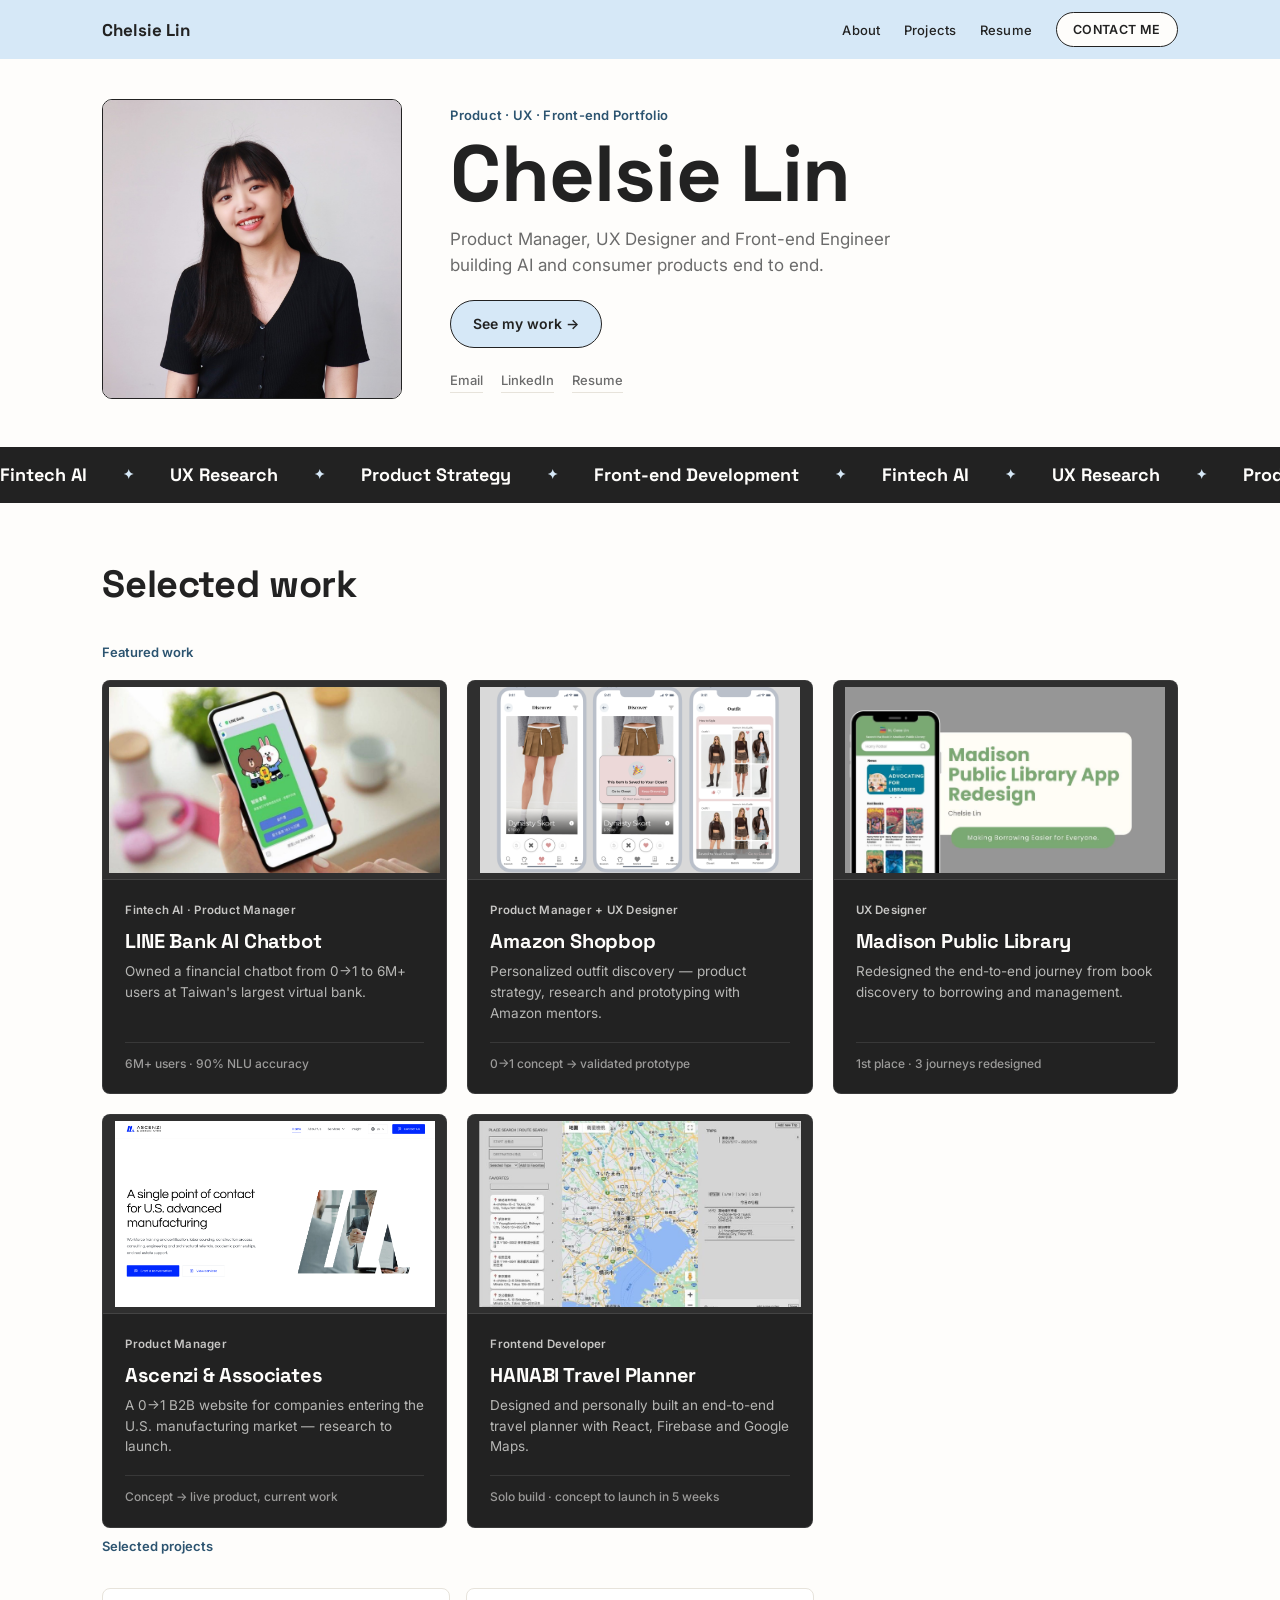
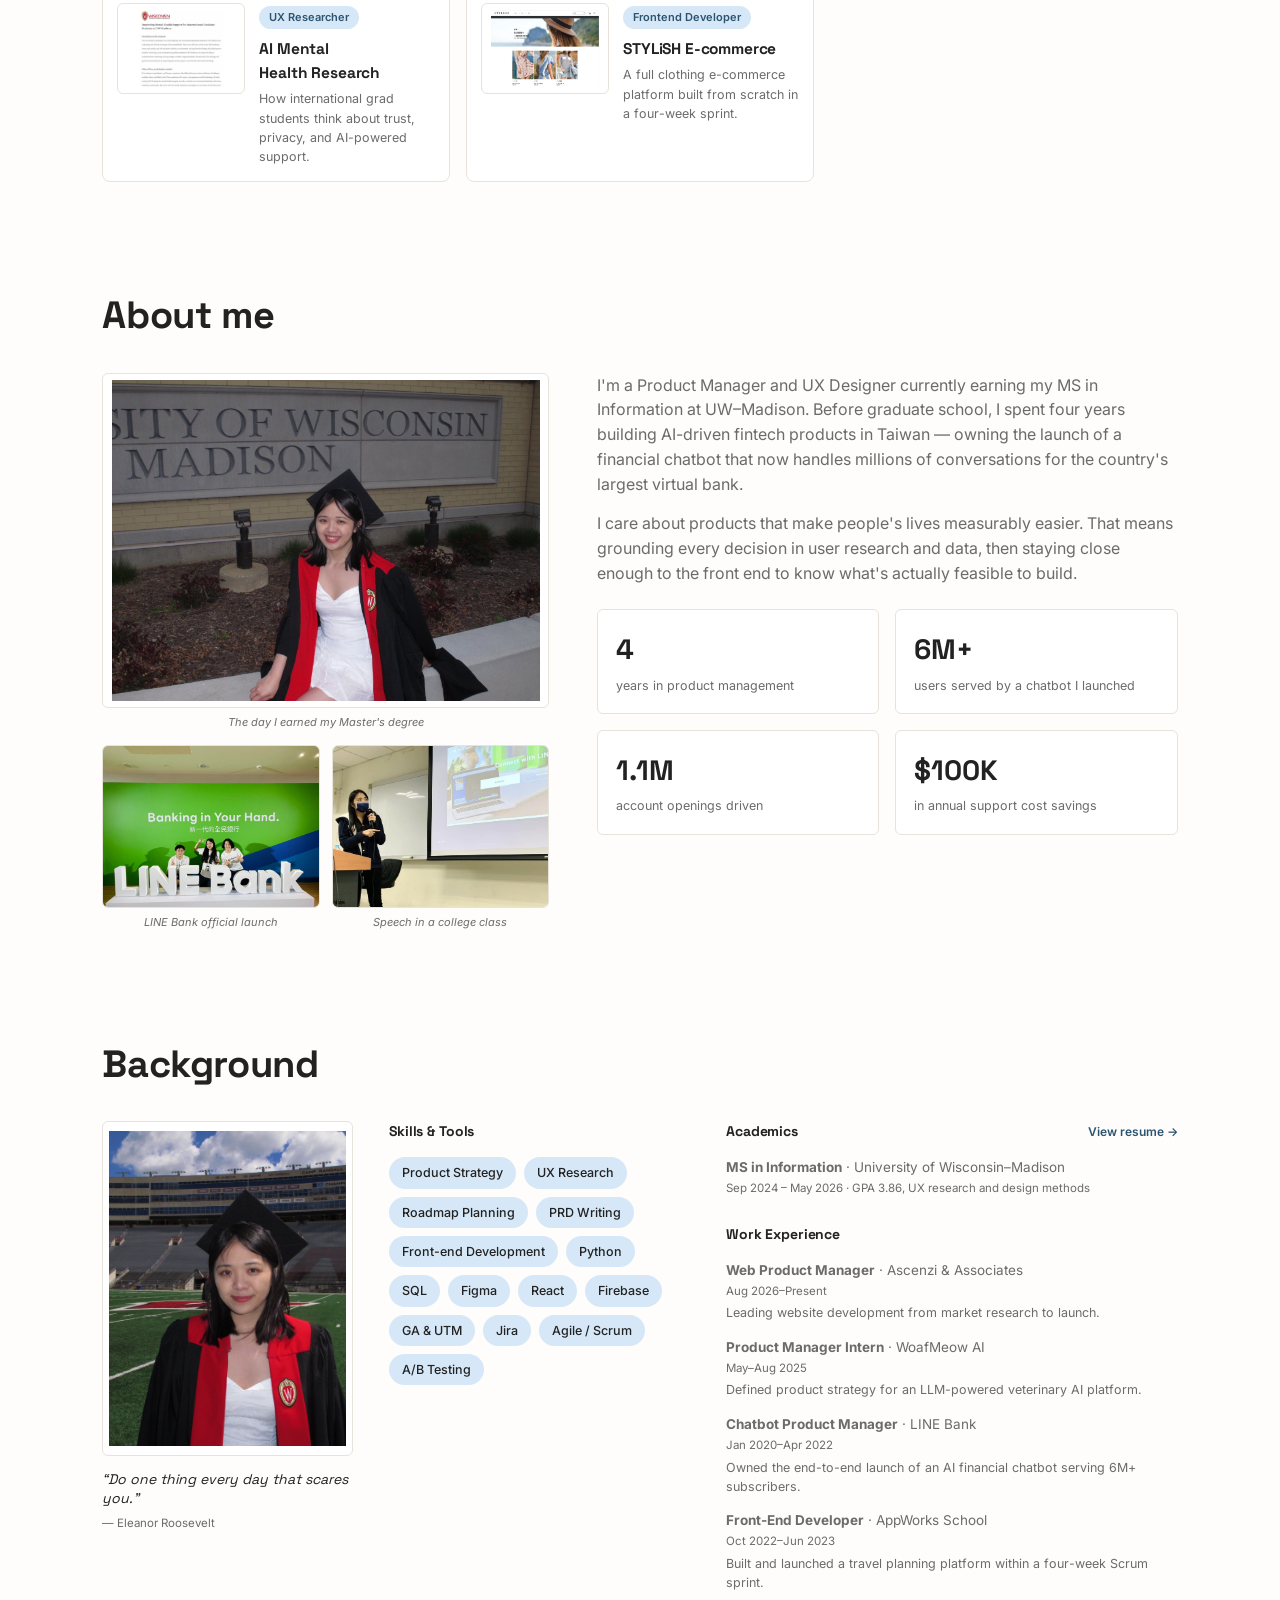
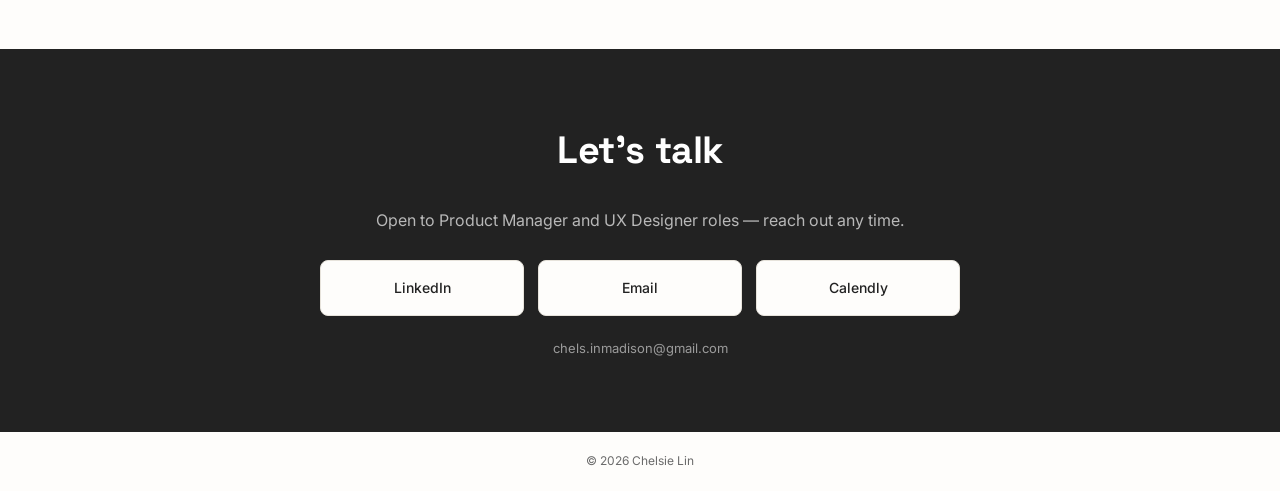
==== commit 9388135c: "add: project photos" ====
--- a/index.html
+++ b/index.html
@@ -1,248 +1,362 @@
-<!DOCTYPE html>
+<!doctype html>
 <html lang="en">
-<head>
-<meta charset="UTF-8">
-<meta name="viewport" content="width=device-width, initial-scale=1">
-<title>Chelsie Lin — Product Manager & UX Designer</title>
-<meta name="description" content="Chelsie Lin — Product Manager, UX Designer and Front-end Engineer. AI fintech, UX research and web development case studies.">
-<link rel="preconnect" href="https://fonts.googleapis.com">
-<link rel="preconnect" href="https://fonts.gstatic.com" crossorigin>
-<link href="https://fonts.googleapis.com/css2?family=Space+Grotesk:wght@400;500;600;700&family=Inter:wght@400;500;600&display=swap" rel="stylesheet">
-<link rel="stylesheet" href="style.css">
-</head>
-<body>
-
-<header class="nav" id="nav">
-  <a href="#top" class="nav__logo">Chelsie Lin</a>
-  <button class="nav__toggle" id="navToggle" aria-label="Open menu" aria-expanded="false">
-    <span></span><span></span><span></span>
-  </button>
-  <nav class="nav__links" id="navLinks">
-    <a href="#about">About</a>
-    <a href="#projects">Projects</a>
-    <a href="resume.pdf" target="_blank" rel="noopener">Resume</a>
-    <a href="#contact" class="nav__cta">CONTACT ME</a>
-  </nav>
-</header>
-
-<main>
-
-  <section class="hero" id="top">
-    <div class="hero__inner">
-      <div class="hero__photo"><img src="assets/chelsie-photo.jpg" alt="Chelsie Lin"></div>
-      <div>
-        <p class="hero__eyebrow">Product &middot; UX &middot; Front-end Portfolio</p>
-        <h1 class="hero__name">Chelsie Lin</h1>
-        <p class="hero__tagline">Product Manager, UX Designer and Front-end Engineer building AI and consumer products end to end.</p>
-        <a class="hero__cta hero__cta--outline" href="#projects">See my work &rarr;</a>
-        <div class="hero__social">
-          <a href="mailto:chels.inmadison@gmail.com">Email</a>
-          <a href="https://www.linkedin.com/in/chelsielin/" target="_blank" rel="noopener">LinkedIn</a>
-          <a href="resume.pdf" target="_blank" rel="noopener">Resume</a>
-        </div>
-      </div>
-    </div>
-  </section>
-
-  <div class="marquee" aria-hidden="true">
-    <div class="marquee__track">
-      <span>Fintech AI</span><span class="dot">&#10022;</span>
-      <span>UX Research</span><span class="dot">&#10022;</span>
-      <span>Product Strategy</span><span class="dot">&#10022;</span>
-      <span>Front-end Development</span><span class="dot">&#10022;</span>
-      <span>Fintech AI</span><span class="dot">&#10022;</span>
-      <span>UX Research</span><span class="dot">&#10022;</span>
-      <span>Product Strategy</span><span class="dot">&#10022;</span>
-      <span>Front-end Development</span><span class="dot">&#10022;</span>
-    </div>
-  </div>
-
-  <section class="projects" id="projects">
-    <h2>Selected work</h2>
-
-    <p class="tier-label">Featured work</p>
-    <div class="featured-grid">
-
-      <a class="panel" href="projects/line-bank.html">
-        <div class="panel__media"><div class="case-img">+ add project image</div></div>
-        <div class="panel__body">
-          <span class="panel__role">Fintech AI &middot; Product Manager</span>
-          <h3>LINE Bank AI Chatbot</h3>
-          <p>Owned a financial chatbot from 0&rarr;1 to 6M+ users at Taiwan's largest virtual bank.</p>
-        </div>
-        <span class="panel__impact"><span class="panel__impact-text">6M+ users &middot; 90% NLU accuracy</span></span>
-      </a>
-
-      <a class="panel" href="projects/shopbop.html">
-        <div class="panel__media"><div class="case-img">+ add project image</div></div>
-        <div class="panel__body">
-          <span class="panel__role">Product Manager + UX Designer</span>
-          <h3>Amazon Shopbop</h3>
-          <p>Personalized outfit discovery &mdash; product strategy, research and prototyping with Amazon mentors.</p>
-        </div>
-        <span class="panel__impact"><span class="panel__impact-text">0&rarr;1 concept &rarr; validated prototype</span></span>
-      </a>
-
-      <a class="panel" href="projects/library.html">
-        <div class="panel__media"><div class="case-img">+ add project image</div></div>
-        <div class="panel__body">
-          <span class="panel__role">UX Designer</span>
-          <h3>Madison Public Library</h3>
-          <p>Redesigned the end-to-end journey from book discovery to borrowing and management.</p>
-        </div>
-        <span class="panel__impact"><span class="panel__impact-text">1st place &middot; 3 journeys redesigned</span></span>
-      </a>
-
-      <a class="panel" href="projects/ascenzi.html">
-        <div class="panel__media"><div class="case-img">+ add project image</div></div>
-        <div class="panel__body">
-          <span class="panel__role">Product Manager</span>
-          <h3>Ascenzi &amp; Associates</h3>
-          <p>A 0&rarr;1 B2B website for companies entering the U.S. manufacturing market &mdash; research to launch.</p>
-        </div>
-        <span class="panel__impact"><span class="panel__impact-text">Concept &rarr; live product, current work</span></span>
-      </a>
-
-      <a class="panel" href="projects/hanabi.html">
-        <div class="panel__media"><div class="case-img">+ add project image</div></div>
-        <div class="panel__body">
-          <span class="panel__role">Frontend Developer</span>
-          <h3>HANABI Travel Planner</h3>
-          <p>Designed and personally built an end-to-end travel planner with React, Firebase and Google Maps.</p>
-        </div>
-        <span class="panel__impact"><span class="panel__impact-text">Solo build &middot; concept to launch in 5 weeks</span></span>
-      </a>
-
-    </div>
-
-    <p class="tier-label">Selected projects</p>
-    <div class="selected-grid">
-
-      <a class="mini-card" href="projects/mental-health.html">
-        <div class="mini-card__media"><div class="case-img">+ add photo</div></div>
-        <div class="mini-card__body">
-          <span class="mini-card__role">UX Researcher</span>
-          <h3>AI Mental Health Research</h3>
-          <p>How international grad students think about trust, privacy, and AI-powered support.</p>
-        </div>
-      </a>
-
-      <a class="mini-card" href="projects/stylish.html">
-        <div class="mini-card__media"><div class="case-img">+ add photo</div></div>
-        <div class="mini-card__body">
-          <span class="mini-card__role">Frontend Developer</span>
-          <h3>STYLiSH E-commerce</h3>
-          <p>A full clothing e-commerce platform built from scratch in a four-week sprint.</p>
-        </div>
-      </a>
-
-    </div>
-  </section>
-
-  <section class="about" id="about">
-    <h2>About me</h2>
-    <div class="about__grid">
-      <div class="about__gallery">
-        <div class="case-img">+ add graduation photo</div>
-        <div class="case-img">+ add photo</div>
-        <div class="case-img">+ add photo</div>
-      </div>
-      <div class="about__text">
-        <p>I'm a Product Manager and UX Designer currently earning my MS in Information at UW&ndash;Madison. Before graduate school, I spent four years building AI-driven fintech products in Taiwan &mdash; owning the launch of a financial chatbot that now handles millions of conversations for the country's largest virtual bank.</p>
-        <p>I care about products that make people's lives measurably easier. That means grounding every decision in user research and data, then staying close enough to the front end to know what's actually feasible to build.</p>
-        <div class="about__stats">
-          <div class="stat"><span class="stat__num">4</span><span class="stat__label">years in product management</span></div>
-          <div class="stat"><span class="stat__num">6M+</span><span class="stat__label">users served by a chatbot I launched</span></div>
-          <div class="stat"><span class="stat__num">1.1M</span><span class="stat__label">account openings driven</span></div>
-          <div class="stat"><span class="stat__num">$100K</span><span class="stat__label">in annual support cost savings</span></div>
-        </div>
-      </div>
-    </div>
-  </section>
-
-  <section class="background" id="background">
-    <h2>Background</h2>
-    <div class="background__grid">
-
-      <div class="case-img background__photo">+ add photo</div>
-
-      <div class="background__skills">
-        <h3>Skills &amp; Tools</h3>
-        <div class="pills">
-          <span class="pill">Product Strategy</span>
-          <span class="pill">UX Research</span>
-          <span class="pill">Roadmap Planning</span>
-          <span class="pill">PRD Writing</span>
-          <span class="pill">Front-end Development</span>
-          <span class="pill">Python</span>
-          <span class="pill">SQL</span>
-          <span class="pill">Figma</span>
-          <span class="pill">React</span>
-          <span class="pill">Firebase</span>
-          <span class="pill">GA &amp; UTM</span>
-          <span class="pill">Jira</span>
-          <span class="pill">Agile / Scrum</span>
-          <span class="pill">A/B Testing</span>
-        </div>
-      </div>
-
-      <div class="background__history">
-        <div class="background__history-head">
-          <h3>Academics</h3>
-          <a href="resume.pdf" target="_blank" rel="noopener" class="view-resume">View resume &rarr;</a>
-        </div>
-        <ul class="bg-compact">
-          <li>
-            <p class="bg-compact__title"><strong>MS in Information</strong> &middot; University of Wisconsin&ndash;Madison</p>
-            <p class="bg-compact__meta">Sep 2024 &ndash; May 2026 &middot; GPA 3.86, UX research and design methods</p>
-          </li>
-        </ul>
-
-        <h3>Work Experience</h3>
-        <ul class="bg-compact">
-          <li>
-            <p class="bg-compact__title"><strong>Web Product Manager</strong> &middot; Ascenzi &amp; Associates</p>
-            <p class="bg-compact__meta">Aug 2026&ndash;Present</p>
-            <p class="bg-compact__desc">Leading website development from market research to launch.</p>
-          </li>
-          <li>
-            <p class="bg-compact__title"><strong>Product Manager Intern</strong> &middot; WoafMeow AI</p>
-            <p class="bg-compact__meta">May&ndash;Aug 2025</p>
-            <p class="bg-compact__desc">Defined product strategy for an LLM-powered veterinary AI platform.</p>
-          </li>
-          <li>
-            <p class="bg-compact__title"><strong>Chatbot Product Manager</strong> &middot; LINE Bank</p>
-            <p class="bg-compact__meta">Jan 2020&ndash;Apr 2022</p>
-            <p class="bg-compact__desc">Owned the end-to-end launch of an AI financial chatbot serving 6M+ subscribers.</p>
-          </li>
-          <li>
-            <p class="bg-compact__title"><strong>Front-End Developer</strong> &middot; AppWorks School</p>
-            <p class="bg-compact__meta">Oct 2022&ndash;Jun 2023</p>
-            <p class="bg-compact__desc">Built and launched a travel planning platform within a four-week Scrum sprint.</p>
-          </li>
-        </ul>
-      </div>
-
-    </div>
-  </section>
-
-  <section class="contact" id="contact">
-    <h2>Let's talk</h2>
-    <p>Open to Product Manager and UX Designer roles &mdash; reach out any time.</p>
-    <div class="contact__grid">
-      <a href="https://www.linkedin.com/in/chelsielin/" target="_blank" rel="noopener">LinkedIn</a>
-      <a href="mailto:chels.inmadison@gmail.com">Email</a>
-      <a href="https://calendly.com/your-username" target="_blank" rel="noopener">Calendly</a>
-    </div>
-    <a class="contact__email-line" href="mailto:chels.inmadison@gmail.com">chels.inmadison@gmail.com</a>
-  </section>
-
-</main>
-
-<footer class="footer">
-  <span>&copy; 2026 Chelsie Lin</span>
-</footer>
-
-<script src="script.js"></script>
-</body>
+    <head>
+        <meta charset="UTF-8" />
+        <meta name="viewport" content="width=device-width, initial-scale=1" />
+        <title>Chelsie Lin — Product Manager & UX Designer</title>
+        <meta
+            name="description"
+            content="Chelsie Lin — Product Manager, UX Designer and Front-end Engineer. AI fintech, UX research and web development case studies."
+        />
+        <link rel="preconnect" href="https://fonts.googleapis.com" />
+        <link rel="preconnect" href="https://fonts.gstatic.com" crossorigin />
+        <link
+            href="https://fonts.googleapis.com/css2?family=Space+Grotesk:wght@400;500;600;700&family=Inter:wght@400;500;600&display=swap"
+            rel="stylesheet"
+        />
+        <link rel="stylesheet" href="style.css" />
+    </head>
+    <body>
+        <header class="nav" id="nav">
+            <a href="#top" class="nav__logo">Chelsie Lin</a>
+            <button class="nav__toggle" id="navToggle" aria-label="Open menu" aria-expanded="false">
+                <span></span><span></span><span></span>
+            </button>
+            <nav class="nav__links" id="navLinks">
+                <a href="#about">About</a>
+                <a href="#projects">Projects</a>
+                <a href="resume.pdf" target="_blank" rel="noopener">Resume</a>
+                <a href="#contact" class="nav__cta">CONTACT ME</a>
+            </nav>
+        </header>
+
+        <main>
+            <section class="hero" id="top">
+                <div class="hero__inner">
+                    <div class="hero__photo"><img src="assets/chelsie-photo.jpg" alt="Chelsie Lin" /></div>
+                    <div>
+                        <p class="hero__eyebrow">Product &middot; UX &middot; Front-end Portfolio</p>
+                        <h1 class="hero__name">Chelsie Lin</h1>
+                        <p class="hero__tagline">
+                            Product Manager, UX Designer and Front-end Engineer building AI and consumer products end to
+                            end.
+                        </p>
+                        <a class="hero__cta hero__cta--outline" href="#projects">See my work &rarr;</a>
+                        <div class="hero__social">
+                            <a href="mailto:chels.inmadison@gmail.com">Email</a>
+                            <a href="https://www.linkedin.com/in/chelsielin/" target="_blank" rel="noopener"
+                                >LinkedIn</a
+                            >
+                            <a href="resume.pdf" target="_blank" rel="noopener">Resume</a>
+                        </div>
+                    </div>
+                </div>
+            </section>
+
+            <div class="marquee" aria-hidden="true">
+                <div class="marquee__track">
+                    <span>Fintech AI</span><span class="dot">&#10022;</span> <span>UX Research</span
+                    ><span class="dot">&#10022;</span> <span>Product Strategy</span><span class="dot">&#10022;</span>
+                    <span>Front-end Development</span><span class="dot">&#10022;</span> <span>Fintech AI</span
+                    ><span class="dot">&#10022;</span> <span>UX Research</span><span class="dot">&#10022;</span>
+                    <span>Product Strategy</span><span class="dot">&#10022;</span> <span>Front-end Development</span
+                    ><span class="dot">&#10022;</span>
+                </div>
+            </div>
+
+            <section class="projects" id="projects">
+                <h2>Selected work</h2>
+
+                <p class="tier-label">Featured work</p>
+                <div class="featured-grid">
+                    <a class="panel" href="projects/line-bank.html">
+                        <div class="panel__media">
+                            <img class="case-img" src="assets/line-bank-cover.jpg" alt="LINE Bank AI Chatbot" />
+                        </div>
+                        <div class="panel__body">
+                            <span class="panel__role">Fintech AI &middot; Product Manager</span>
+                            <h3>LINE Bank AI Chatbot</h3>
+                            <p>
+                                Owned a financial chatbot from 0&rarr;1 to 6M+ users at Taiwan's largest virtual bank.
+                            </p>
+                        </div>
+                        <span class="panel__impact"
+                            ><span class="panel__impact-text">6M+ users &middot; 90% NLU accuracy</span></span
+                        >
+                    </a>
+
+                    <a class="panel" href="projects/shopbop.html">
+                        <div class="panel__media">
+                            <img class="case-img" src="assets/shopbop-cover.jpg" alt="Amazon Shopbop" />
+                        </div>
+                        <div class="panel__body">
+                            <span class="panel__role">Product Manager + UX Designer</span>
+                            <h3>Amazon Shopbop</h3>
+                            <p>
+                                Personalized outfit discovery &mdash; product strategy, research and prototyping with
+                                Amazon mentors.
+                            </p>
+                        </div>
+                        <span class="panel__impact"
+                            ><span class="panel__impact-text">0&rarr;1 concept &rarr; validated prototype</span></span
+                        >
+                    </a>
+
+                    <a class="panel" href="projects/library.html">
+                        <div class="panel__media">
+                            <img class="case-img" src="assets/library-cover.jpg" alt="Madison Public Library" />
+                        </div>
+                        <div class="panel__body">
+                            <span class="panel__role">UX Designer</span>
+                            <h3>Madison Public Library</h3>
+                            <p>Redesigned the end-to-end journey from book discovery to borrowing and management.</p>
+                        </div>
+                        <span class="panel__impact"
+                            ><span class="panel__impact-text">1st place &middot; 3 journeys redesigned</span></span
+                        >
+                    </a>
+
+                    <a class="panel" href="projects/ascenzi.html">
+                        <div class="panel__media">
+                            <img class="case-img" src="assets/ascenzi-cover.jpg" alt="Ascenzi & Associates" />
+                        </div>
+                        <div class="panel__body">
+                            <span class="panel__role">Product Manager</span>
+                            <h3>Ascenzi &amp; Associates</h3>
+                            <p>
+                                A 0&rarr;1 B2B website for companies entering the U.S. manufacturing market &mdash;
+                                research to launch.
+                            </p>
+                        </div>
+                        <span class="panel__impact"
+                            ><span class="panel__impact-text">Concept &rarr; live product, current work</span></span
+                        >
+                    </a>
+
+                    <a class="panel" href="projects/hanabi.html">
+                        <div class="panel__media">
+                            <img class="case-img" src="assets/hanabi-cover.jpg" alt="HANABI Travel Planner" />
+                        </div>
+                        <div class="panel__body">
+                            <span class="panel__role">Frontend Developer</span>
+                            <h3>HANABI Travel Planner</h3>
+                            <p>
+                                Designed and personally built an end-to-end travel planner with React, Firebase and
+                                Google Maps.
+                            </p>
+                        </div>
+                        <span class="panel__impact"
+                            ><span class="panel__impact-text"
+                                >Solo build &middot; concept to launch in 5 weeks</span
+                            ></span
+                        >
+                    </a>
+                </div>
+
+                <p class="tier-label">Selected projects</p>
+                <div class="selected-grid">
+                    <a class="mini-card" href="projects/mental-health.html">
+                        <div class="mini-card__media">
+                            <img
+                                class="case-img"
+                                src="assets/mental-health-cover.jpg"
+                                alt="AI Mental Health Research"
+                            />
+                        </div>
+                        <div class="mini-card__body">
+                            <span class="mini-card__role">UX Researcher</span>
+                            <h3>AI Mental Health Research</h3>
+                            <p>How international grad students think about trust, privacy, and AI-powered support.</p>
+                        </div>
+                    </a>
+
+                    <a class="mini-card" href="projects/stylish.html">
+                        <div class="mini-card__media">
+                            <img class="case-img" src="assets/stylish-cover.jpg" alt="STYLiSH E-commerce" />
+                        </div>
+                        <div class="mini-card__body">
+                            <span class="mini-card__role">Frontend Developer</span>
+                            <h3>STYLiSH E-commerce</h3>
+                            <p>A full clothing e-commerce platform built from scratch in a four-week sprint.</p>
+                        </div>
+                    </a>
+                </div>
+            </section>
+
+            <section class="about" id="about">
+                <h2>About me</h2>
+                <div class="about__grid">
+                    <div class="about__gallery">
+                        <figure>
+                            <img
+                                class="case-img"
+                                src="assets/about-grad-1.jpg"
+                                alt="Chelsie Lin at UW-Madison graduation"
+                            />
+                            <figcaption>The day I earned my Master's degree</figcaption>
+                        </figure>
+                        <figure>
+                            <img
+                                class="case-img"
+                                src="assets/about-linebank-team.jpg"
+                                alt="LINE Bank chatbot launch team"
+                            />
+                            <figcaption>LINE Bank official launch</figcaption>
+                        </figure>
+                        <figure>
+                            <img
+                                class="case-img"
+                                src="assets/about-speech.jpg"
+                                alt="Chelsie Lin presenting in a college class"
+                            />
+                            <figcaption>Speech in a college class</figcaption>
+                        </figure>
+                    </div>
+                    <div class="about__text">
+                        <p>
+                            I'm a Product Manager and UX Designer currently earning my MS in Information at
+                            UW&ndash;Madison. Before graduate school, I spent four years building AI-driven fintech
+                            products in Taiwan &mdash; owning the launch of a financial chatbot that now handles
+                            millions of conversations for the country's largest virtual bank.
+                        </p>
+                        <p>
+                            I care about products that make people's lives measurably easier. That means grounding every
+                            decision in user research and data, then staying close enough to the front end to know
+                            what's actually feasible to build.
+                        </p>
+                        <div class="about__stats">
+                            <div class="stat">
+                                <span class="stat__num">4</span
+                                ><span class="stat__label">years in product management</span>
+                            </div>
+                            <div class="stat">
+                                <span class="stat__num">6M+</span
+                                ><span class="stat__label">users served by a chatbot I launched</span>
+                            </div>
+                            <div class="stat">
+                                <span class="stat__num">1.1M</span
+                                ><span class="stat__label">account openings driven</span>
+                            </div>
+                            <div class="stat">
+                                <span class="stat__num">$100K</span
+                                ><span class="stat__label">in annual support cost savings</span>
+                            </div>
+                        </div>
+                    </div>
+                </div>
+            </section>
+
+            <section class="background" id="background">
+                <h2>Background</h2>
+                <div class="background__grid">
+                    <div class="background__photo-col">
+                        <img
+                            class="case-img background__photo"
+                            src="assets/background-photo.jpg"
+                            alt="Chelsie Lin at Camp Randall Stadium"
+                        />
+                        <blockquote class="background__quote">
+                            &ldquo;Do one thing every day that scares you.&rdquo;<cite>&mdash; Eleanor Roosevelt</cite>
+                        </blockquote>
+                    </div>
+
+                    <div class="background__skills">
+                        <h3>Skills &amp; Tools</h3>
+                        <div class="pills">
+                            <span class="pill">Product Strategy</span>
+                            <span class="pill">UX Research</span>
+                            <span class="pill">Roadmap Planning</span>
+                            <span class="pill">PRD Writing</span>
+                            <span class="pill">Front-end Development</span>
+                            <span class="pill">Python</span>
+                            <span class="pill">SQL</span>
+                            <span class="pill">Figma</span>
+                            <span class="pill">React</span>
+                            <span class="pill">Firebase</span>
+                            <span class="pill">GA &amp; UTM</span>
+                            <span class="pill">Jira</span>
+                            <span class="pill">Agile / Scrum</span>
+                            <span class="pill">A/B Testing</span>
+                        </div>
+                    </div>
+
+                    <div class="background__history">
+                        <div class="background__history-head">
+                            <h3>Academics</h3>
+                            <a href="resume.pdf" target="_blank" rel="noopener" class="view-resume"
+                                >View resume &rarr;</a
+                            >
+                        </div>
+                        <ul class="bg-compact">
+                            <li>
+                                <p class="bg-compact__title">
+                                    <strong>MS in Information</strong> &middot; University of Wisconsin&ndash;Madison
+                                </p>
+                                <p class="bg-compact__meta">
+                                    Sep 2024 &ndash; May 2026 &middot; GPA 3.86, UX research and design methods
+                                </p>
+                            </li>
+                        </ul>
+
+                        <h3>Work Experience</h3>
+                        <ul class="bg-compact">
+                            <li>
+                                <p class="bg-compact__title">
+                                    <strong>Web Product Manager</strong> &middot; Ascenzi &amp; Associates
+                                </p>
+                                <p class="bg-compact__meta">Aug 2026&ndash;Present</p>
+                                <p class="bg-compact__desc">
+                                    Leading website development from market research to launch.
+                                </p>
+                            </li>
+                            <li>
+                                <p class="bg-compact__title">
+                                    <strong>Product Manager Intern</strong> &middot; WoafMeow AI
+                                </p>
+                                <p class="bg-compact__meta">May&ndash;Aug 2025</p>
+                                <p class="bg-compact__desc">
+                                    Defined product strategy for an LLM-powered veterinary AI platform.
+                                </p>
+                            </li>
+                            <li>
+                                <p class="bg-compact__title">
+                                    <strong>Chatbot Product Manager</strong> &middot; LINE Bank
+                                </p>
+                                <p class="bg-compact__meta">Jan 2020&ndash;Apr 2022</p>
+                                <p class="bg-compact__desc">
+                                    Owned the end-to-end launch of an AI financial chatbot serving 6M+ subscribers.
+                                </p>
+                            </li>
+                            <li>
+                                <p class="bg-compact__title">
+                                    <strong>Front-End Developer</strong> &middot; AppWorks School
+                                </p>
+                                <p class="bg-compact__meta">Oct 2022&ndash;Jun 2023</p>
+                                <p class="bg-compact__desc">
+                                    Built and launched a travel planning platform within a four-week Scrum sprint.
+                                </p>
+                            </li>
+                        </ul>
+                    </div>
+                </div>
+            </section>
+
+            <section class="contact" id="contact">
+                <h2>Let's talk</h2>
+                <p>Open to Product Manager and UX Designer roles &mdash; reach out any time.</p>
+                <div class="contact__grid">
+                    <a href="https://www.linkedin.com/in/chelsielin/" target="_blank" rel="noopener">LinkedIn</a>
+                    <a href="mailto:chels.inmadison@gmail.com">Email</a>
+                    <a href="https://calendly.com/your-username" target="_blank" rel="noopener">Calendly</a>
+                </div>
+                <a class="contact__email-line" href="mailto:chels.inmadison@gmail.com">chels.inmadison@gmail.com</a>
+            </section>
+        </main>
+
+        <footer class="footer">
+            <span>&copy; 2026 Chelsie Lin</span>
+        </footer>
+
+        <script src="script.js"></script>
+    </body>
 </html>
--- a/style.css
+++ b/style.css
@@ -1,230 +1,927 @@
 :root {
-  --cream: #FEFDFB;
-  --ink: #222222;
-  --ink-soft: #6B6B6B;
-  --blue: #D6E8F7;
-  --blue-deep: #2C5470;
-  --paper: #FFFFFF;
-  --border: #E7E3DB;
-  --display: 'Space Grotesk', sans-serif;
-  --sans: 'Inter', sans-serif;
-}
-
-* { box-sizing: border-box; }
-html { scroll-behavior: smooth; scroll-padding-top: 76px; }
-body { margin: 0; font-family: var(--sans); color: var(--ink); background: var(--cream); line-height: 1.55; }
-h1, h2, h3, h4 { font-family: var(--display); font-weight: 800; margin: 0; color: var(--ink); letter-spacing: -.01em; text-wrap: balance; }
-p { margin: 0 0 .9rem; max-width: 62ch; color: var(--ink-soft); }
-a { color: inherit; text-decoration: none; }
-section { padding: 52px 8vw; }
-h2 { font-size: clamp(26px, 3.6vw, 38px); margin-bottom: 28px; }
+    --cream: #fefdfb;
+    --ink: #222222;
+    --ink-soft: #6b6b6b;
+    --blue: #d6e8f7;
+    --blue-deep: #2c5470;
+    --paper: #ffffff;
+    --border: #e7e3db;
+    --display: 'Space Grotesk', sans-serif;
+    --sans: 'Inter', sans-serif;
+}
+
+* {
+    box-sizing: border-box;
+}
+html {
+    scroll-behavior: smooth;
+    scroll-padding-top: 76px;
+}
+body {
+    margin: 0;
+    font-family: var(--sans);
+    color: var(--ink);
+    background: var(--cream);
+    line-height: 1.55;
+}
+h1,
+h2,
+h3,
+h4 {
+    font-family: var(--display);
+    font-weight: 800;
+    margin: 0;
+    color: var(--ink);
+    letter-spacing: -0.01em;
+    text-wrap: balance;
+}
+p {
+    margin: 0 0 0.9rem;
+    max-width: 62ch;
+    color: var(--ink-soft);
+}
+a {
+    color: inherit;
+    text-decoration: none;
+}
+section {
+    padding: 52px 8vw;
+}
+h2 {
+    font-size: clamp(26px, 3.6vw, 38px);
+    margin-bottom: 28px;
+}
 
 /* Nav */
 .nav {
-  position: sticky; top: 0; z-index: 50;
-  display: flex; align-items: center; justify-content: space-between;
-  padding: 12px 8vw; background: var(--blue); transition: box-shadow .3s ease;
-}
-.nav.is-scrolled { box-shadow: 0 2px 14px rgba(0,0,0,.08); }
-.nav__logo { font-family: var(--display); font-weight: 700; font-size: 17px; color: var(--ink); }
-.nav__links { display: flex; align-items: center; gap: 24px; }
-.nav__links a { font-size: 13px; font-weight: 500; color: var(--ink); transition: opacity .2s ease; letter-spacing: .01em; }
-.nav__links a:hover { opacity: .65; }
+    position: sticky;
+    top: 0;
+    z-index: 50;
+    display: flex;
+    align-items: center;
+    justify-content: space-between;
+    padding: 12px 8vw;
+    background: var(--blue);
+    transition: box-shadow 0.3s ease;
+}
+.nav.is-scrolled {
+    box-shadow: 0 2px 14px rgba(0, 0, 0, 0.08);
+}
+.nav__logo {
+    font-family: var(--display);
+    font-weight: 700;
+    font-size: 17px;
+    color: var(--ink);
+}
+.nav__links {
+    display: flex;
+    align-items: center;
+    gap: 24px;
+}
+.nav__links a {
+    font-size: 13px;
+    font-weight: 500;
+    color: var(--ink);
+    transition: opacity 0.2s ease;
+    letter-spacing: 0.01em;
+}
+.nav__links a:hover {
+    opacity: 0.65;
+}
 .nav__links a.nav__cta {
-  background: var(--cream); color: var(--ink); border: 1px solid var(--ink);
-  padding: 7px 16px; border-radius: 999px; font-weight: 600; font-size: 12.5px; letter-spacing: .03em;
-}
-.nav__links a.nav__cta:hover { opacity: .75; }
-.nav__toggle { display: none; flex-direction: column; gap: 5px; background: none; border: none; cursor: pointer; padding: 6px; }
-.nav__toggle span { width: 22px; height: 2px; background: var(--ink); }
+    background: var(--cream);
+    color: var(--ink);
+    border: 1px solid var(--ink);
+    padding: 7px 16px;
+    border-radius: 999px;
+    font-weight: 600;
+    font-size: 12.5px;
+    letter-spacing: 0.03em;
+}
+.nav__links a.nav__cta:hover {
+    opacity: 0.75;
+}
+.nav__toggle {
+    display: none;
+    flex-direction: column;
+    gap: 5px;
+    background: none;
+    border: none;
+    cursor: pointer;
+    padding: 6px;
+}
+.nav__toggle span {
+    width: 22px;
+    height: 2px;
+    background: var(--ink);
+}
 
 /* Hero */
-.hero { padding: 40px 8vw 0; }
-.hero__inner { display: grid; grid-template-columns: 300px 1fr; gap: 48px; align-items: center; }
-.hero__photo { aspect-ratio: 1/1; border-radius: 10px; overflow: hidden; border: 1px solid var(--ink); }
-.hero__photo img { width: 100%; height: 100%; object-fit: cover; }
-.hero__eyebrow { font-size: 13px; font-weight: 600; color: var(--blue-deep); letter-spacing: .02em; margin-bottom: 10px; }
-.hero__name { font-size: clamp(44px, 6.2vw, 84px); line-height: .96; margin-bottom: 14px; }
-.hero__tagline { font-size: 17px; max-width: 46ch; margin-bottom: 22px; }
-.hero__cta { display: inline-block; font-size: 14px; font-weight: 600; padding: 12px 22px; border-radius: 999px; margin-bottom: 22px; transition: transform .15s ease; }
-.hero__cta--outline { background: var(--blue); color: var(--ink); border: 1px solid var(--ink); }
-.hero__cta:hover { transform: translateY(-2px); }
-.hero__social { display: flex; gap: 18px; }
-.hero__social a { font-size: 13px; font-weight: 500; color: var(--ink-soft); border-bottom: 1px solid var(--border); padding-bottom: 2px; }
-.hero__social a:hover { color: var(--ink); border-color: var(--ink); }
+.hero {
+    padding: 40px 8vw 0;
+}
+.hero__inner {
+    display: grid;
+    grid-template-columns: 300px 1fr;
+    gap: 48px;
+    align-items: center;
+}
+.hero__photo {
+    aspect-ratio: 1/1;
+    border-radius: 10px;
+    overflow: hidden;
+    border: 1px solid var(--ink);
+}
+.hero__photo img {
+    width: 100%;
+    height: 100%;
+    object-fit: cover;
+}
+.hero__eyebrow {
+    font-size: 13px;
+    font-weight: 600;
+    color: var(--blue-deep);
+    letter-spacing: 0.02em;
+    margin-bottom: 10px;
+}
+.hero__name {
+    font-size: clamp(44px, 6.2vw, 84px);
+    line-height: 0.96;
+    margin-bottom: 14px;
+}
+.hero__tagline {
+    font-size: 17px;
+    max-width: 46ch;
+    margin-bottom: 22px;
+}
+.hero__cta {
+    display: inline-block;
+    font-size: 14px;
+    font-weight: 600;
+    padding: 12px 22px;
+    border-radius: 999px;
+    margin-bottom: 22px;
+    transition: transform 0.15s ease;
+}
+.hero__cta--outline {
+    background: var(--blue);
+    color: var(--ink);
+    border: 1px solid var(--ink);
+}
+.hero__cta:hover {
+    transform: translateY(-2px);
+}
+.hero__social {
+    display: flex;
+    gap: 18px;
+}
+.hero__social a {
+    font-size: 13px;
+    font-weight: 500;
+    color: var(--ink-soft);
+    border-bottom: 1px solid var(--border);
+    padding-bottom: 2px;
+}
+.hero__social a:hover {
+    color: var(--ink);
+    border-color: var(--ink);
+}
 
 /* Marquee */
-.marquee { background: var(--ink); overflow: hidden; padding: 14px 0; margin-top: 48px; }
-.marquee__track { display: flex; width: max-content; gap: 36px; align-items: center; animation: scroll 32s linear infinite; }
-.marquee__track span { font-family: var(--display); font-weight: 700; font-size: 18px; color: var(--cream); white-space: nowrap; }
-.marquee__track .dot { color: var(--blue); font-size: 13px; }
-@keyframes scroll { from { transform: translateX(0); } to { transform: translateX(-50%); } }
-@media (prefers-reduced-motion: reduce) { .marquee__track { animation: none; } }
+.marquee {
+    background: var(--ink);
+    overflow: hidden;
+    padding: 14px 0;
+    margin-top: 48px;
+}
+.marquee__track {
+    display: flex;
+    width: max-content;
+    gap: 36px;
+    align-items: center;
+    animation: scroll 32s linear infinite;
+}
+.marquee__track span {
+    font-family: var(--display);
+    font-weight: 700;
+    font-size: 18px;
+    color: var(--cream);
+    white-space: nowrap;
+}
+.marquee__track .dot {
+    color: var(--blue);
+    font-size: 13px;
+}
+@keyframes scroll {
+    from {
+        transform: translateX(0);
+    }
+    to {
+        transform: translateX(-50%);
+    }
+}
+@media (prefers-reduced-motion: reduce) {
+    .marquee__track {
+        animation: none;
+    }
+}
 
 /* About */
-.about__grid { display: grid; grid-template-columns: 1fr 1.3fr; gap: 48px; align-items: start; }
-.about__gallery { display: grid; grid-template-columns: 1fr 1fr; gap: 12px; }
-.about__gallery .case-img:first-child { grid-column: 1 / -1; aspect-ratio: 16/10; }
-.about__gallery .case-img { aspect-ratio: 1/1; min-height: 0; margin: 0; }
-.about__stats { display: grid; grid-template-columns: 1fr 1fr; gap: 16px; margin-top: 24px; }
-.stat { background: var(--paper); border: 1px solid var(--border); border-radius: 6px; padding: 18px 18px; }
-.stat__num { display: block; font-family: var(--display); font-size: 28px; font-weight: 700; color: var(--ink); }
-.stat__label { display: block; font-size: 12.5px; color: var(--ink-soft); margin-top: 4px; }
+.about__grid {
+    display: grid;
+    grid-template-columns: 1fr 1.3fr;
+    gap: 48px;
+    align-items: start;
+}
+.about__gallery {
+    display: grid;
+    grid-template-columns: 1fr 1fr;
+    gap: 14px 12px;
+    align-items: start;
+}
+.about__gallery figure {
+    margin: 0;
+}
+.about__gallery figure:first-child {
+    grid-column: 1 / -1;
+}
+.about__gallery .case-img {
+    min-height: 0;
+    margin: 0;
+}
+.about__gallery figure:first-child .case-img {
+    aspect-ratio: 1477/1108;
+}
+.about__gallery figure:nth-child(2) .case-img,
+.about__gallery figure:nth-child(3) .case-img {
+    aspect-ratio: 1478/1108;
+    object-fit: cover;
+    padding: 0;
+}
+.about__gallery figcaption {
+    font-size: 11px;
+    font-style: italic;
+    color: var(--ink-soft);
+    margin-top: 6px;
+    text-align: center;
+}
+.about__stats {
+    display: grid;
+    grid-template-columns: 1fr 1fr;
+    gap: 16px;
+    margin-top: 24px;
+}
+.stat {
+    background: var(--paper);
+    border: 1px solid var(--border);
+    border-radius: 6px;
+    padding: 18px 18px;
+}
+.stat__num {
+    display: block;
+    font-family: var(--display);
+    font-size: 28px;
+    font-weight: 700;
+    color: var(--ink);
+}
+.stat__label {
+    display: block;
+    font-size: 12.5px;
+    color: var(--ink-soft);
+    margin-top: 4px;
+}
 
 /* Projects */
-.projects { background: var(--cream); }
-.tier-label { font-size: 13px; font-weight: 600; color: var(--blue-deep); margin: 8px 0 18px; }
-.tier-label:first-of-type { margin-top: 0; }
-
-.featured-grid { display: grid; grid-template-columns: repeat(auto-fill, minmax(300px, 1fr)); gap: 20px; }
+.projects {
+    background: var(--cream);
+}
+.tier-label {
+    font-size: 13px;
+    font-weight: 600;
+    color: var(--blue-deep);
+    margin: 8px 0 18px;
+}
+.tier-label:first-of-type {
+    margin-top: 0;
+}
+
+.featured-grid {
+    display: grid;
+    grid-template-columns: repeat(auto-fill, minmax(300px, 1fr));
+    gap: 20px;
+}
 .panel {
-  display: flex; flex-direction: column; justify-content: space-between;
-  border-radius: 8px; position: relative; overflow: hidden;
-  background: var(--ink); color: var(--cream); border: 1px solid rgba(255,255,255,.1);
-  transition: transform .15s ease;
-}
-.panel:hover { transform: translateY(-3px); }
-.panel__media .case-img { aspect-ratio: 16/10; min-height: 0; margin: 0; border-radius: 0; background: rgba(255,255,255,.06); border: none; border-bottom: 1px solid rgba(255,255,255,.1); color: rgba(254,253,251,.5); }
-.panel__media .case-img::before { background-color: var(--cream); }
-.panel__body { padding: 22px 22px 18px; flex: 1; }
-.panel__role { display: block; font-size: 11.5px; font-weight: 600; letter-spacing: .02em; margin-bottom: 10px; opacity: .75; }
-.panel h3 { font-size: 20px; line-height: 1.14; margin-bottom: 8px; color: var(--cream); }
-.panel p { font-size: 13.5px; margin-bottom: 0; max-width: 34ch; color: rgba(254,253,251,.68); }
-.panel__impact { display: block; font-size: 12px; font-weight: 500; margin: 0 22px 20px; padding-top: 12px; border-top: 1px solid rgba(255,255,255,.18); opacity: .55; }
-.panel__impact-text { opacity: 1; }
-
-.selected-grid { display: grid; grid-template-columns: repeat(auto-fill, minmax(280px, 1fr)); gap: 16px; margin-top: 32px; }
-.mini-card { display: flex; gap: 14px; background: var(--paper); border: 1px solid var(--border); border-radius: 8px; padding: 14px; transition: border-color .15s ease; }
-.mini-card:hover { border-color: var(--ink); }
-.mini-card__media { flex-shrink: 0; width: 92px; }
-.mini-card__media .case-img { aspect-ratio: 1/1; min-height: 0; margin: 0; }
-.mini-card__body { flex: 1; min-width: 0; }
-.mini-card__role { display: inline-block; font-size: 11px; font-weight: 600; color: var(--blue-deep); background: var(--blue); padding: 3px 10px; border-radius: 999px; margin-bottom: 8px; }
-.mini-card h3 { font-size: 15.5px; margin-bottom: 4px; }
-.mini-card p { font-size: 12.5px; margin: 0; }
+    display: flex;
+    flex-direction: column;
+    justify-content: space-between;
+    border-radius: 8px;
+    position: relative;
+    overflow: hidden;
+    background: var(--ink);
+    color: var(--cream);
+    border: 1px solid rgba(255, 255, 255, 0.1);
+    transition: transform 0.15s ease;
+}
+.panel:hover {
+    transform: translateY(-3px);
+}
+.panel__media .case-img {
+    aspect-ratio: 1387/804;
+    min-height: 0;
+    margin: 0;
+    border-radius: 0;
+    background: rgba(255, 255, 255, 0.06);
+    border: none;
+    border-bottom: 1px solid rgba(255, 255, 255, 0.1);
+    color: rgba(254, 253, 251, 0.5);
+}
+.panel__media .case-img::before {
+    background-color: var(--cream);
+}
+.panel__body {
+    padding: 22px 22px 18px;
+    flex: 1;
+}
+.panel__role {
+    display: block;
+    font-size: 11.5px;
+    font-weight: 600;
+    letter-spacing: 0.02em;
+    margin-bottom: 10px;
+    opacity: 0.75;
+}
+.panel h3 {
+    font-size: 20px;
+    line-height: 1.14;
+    margin-bottom: 8px;
+    color: var(--cream);
+}
+.panel p {
+    font-size: 13.5px;
+    margin-bottom: 0;
+    max-width: 34ch;
+    color: rgba(254, 253, 251, 0.68);
+}
+.panel__impact {
+    display: block;
+    font-size: 12px;
+    font-weight: 500;
+    margin: 0 22px 20px;
+    padding-top: 12px;
+    border-top: 1px solid rgba(255, 255, 255, 0.18);
+    opacity: 0.55;
+}
+.panel__impact-text {
+    opacity: 1;
+}
+
+.selected-grid {
+    display: grid;
+    grid-template-columns: repeat(auto-fill, minmax(280px, 1fr));
+    gap: 16px;
+    margin-top: 32px;
+}
+.mini-card {
+    display: flex;
+    align-items: flex-start;
+    gap: 14px;
+    background: var(--paper);
+    border: 1px solid var(--border);
+    border-radius: 8px;
+    padding: 14px;
+    transition: border-color 0.15s ease;
+}
+.mini-card:hover {
+    border-color: var(--ink);
+}
+.mini-card__media {
+    flex-shrink: 0;
+    width: 128px;
+}
+.mini-card__media .case-img {
+    aspect-ratio: 1276/906;
+    min-height: 0;
+    margin: 0;
+}
+.mini-card__body {
+    flex: 1;
+    min-width: 0;
+}
+.mini-card__role {
+    display: inline-block;
+    font-size: 11px;
+    font-weight: 600;
+    color: var(--blue-deep);
+    background: var(--blue);
+    padding: 3px 10px;
+    border-radius: 999px;
+    margin-bottom: 8px;
+}
+.mini-card h3 {
+    font-size: 15.5px;
+    margin-bottom: 4px;
+}
+.mini-card p {
+    font-size: 12.5px;
+    margin: 0;
+}
 
 /* Background / experience */
-.background { background: var(--cream); }
-.background__grid { display: grid; grid-template-columns: 1fr 1.2fr 1.8fr; gap: 36px; align-items: start; }
-.background__photo.case-img { aspect-ratio: 4/5; min-height: 0; margin: 0; }
-.background__skills h3, .background__history h3 { font-size: 14px; margin-bottom: 14px; }
-.pills { display: flex; flex-wrap: wrap; gap: 8px; }
-.pill { background: var(--blue); color: var(--ink); font-size: 12.5px; font-weight: 500; padding: 6px 13px; border-radius: 999px; }
-.background__history-head { display: flex; align-items: baseline; justify-content: space-between; gap: 10px; }
-.view-resume { font-size: 12px; font-weight: 600; color: var(--blue-deep); }
-.background__history h3:not(:first-child) { margin-top: 26px; }
-.bg-compact { list-style: none; margin: 0 0 4px; padding: 0; display: flex; flex-direction: column; gap: 14px; }
-.bg-compact__title { font-size: 13.5px; margin: 0; }
-.bg-compact__meta { font-size: 11.5px; color: var(--ink-soft); margin: 2px 0 0; }
-.bg-compact__desc { font-size: 12.5px; margin: 3px 0 0; }
+.background {
+    background: var(--cream);
+}
+.background__grid {
+    display: grid;
+    grid-template-columns: 1fr 1.2fr 1.8fr;
+    gap: 36px;
+    align-items: start;
+}
+.background__photo-col {
+    display: flex;
+    flex-direction: column;
+    gap: 14px;
+}
+.background__photo.case-img {
+    aspect-ratio: 1108/1477;
+    min-height: 0;
+    margin: 0;
+}
+.background__quote {
+    margin: 0;
+    padding: 0;
+    font-family: var(--display);
+    font-size: 14px;
+    font-style: italic;
+    color: var(--ink);
+    line-height: 1.4;
+    border: none;
+}
+.background__quote cite {
+    display: block;
+    margin-top: 6px;
+    font-family: var(--sans);
+    font-style: normal;
+    font-size: 11.5px;
+    color: var(--ink-soft);
+}
+.background__skills h3,
+.background__history h3 {
+    font-size: 14px;
+    margin-bottom: 14px;
+}
+.pills {
+    display: flex;
+    flex-wrap: wrap;
+    gap: 8px;
+}
+.pill {
+    background: var(--blue);
+    color: var(--ink);
+    font-size: 12.5px;
+    font-weight: 500;
+    padding: 6px 13px;
+    border-radius: 999px;
+}
+.background__history-head {
+    display: flex;
+    align-items: baseline;
+    justify-content: space-between;
+    gap: 10px;
+}
+.view-resume {
+    font-size: 12px;
+    font-weight: 600;
+    color: var(--blue-deep);
+}
+.background__history h3:not(:first-child) {
+    margin-top: 26px;
+}
+.bg-compact {
+    list-style: none;
+    margin: 0 0 4px;
+    padding: 0;
+    display: flex;
+    flex-direction: column;
+    gap: 14px;
+}
+.bg-compact__title {
+    font-size: 13.5px;
+    margin: 0;
+}
+.bg-compact__meta {
+    font-size: 11.5px;
+    color: var(--ink-soft);
+    margin: 2px 0 0;
+}
+.bg-compact__desc {
+    font-size: 12.5px;
+    margin: 3px 0 0;
+}
 
 /* Contact */
-.contact { text-align: center; background: var(--ink); color: var(--paper); padding: 72px 8vw; }
-.contact h2 { color: var(--paper); }
-.contact p { color: rgba(255,255,255,.68); margin: 0 auto 28px; }
-.contact__grid { display: flex; flex-wrap: wrap; gap: 14px; justify-content: center; max-width: 640px; margin: 0 auto; }
+.contact {
+    text-align: center;
+    background: var(--ink);
+    color: var(--paper);
+    padding: 72px 8vw;
+}
+.contact h2 {
+    color: var(--paper);
+}
+.contact p {
+    color: rgba(255, 255, 255, 0.68);
+    margin: 0 auto 28px;
+}
+.contact__grid {
+    display: flex;
+    flex-wrap: wrap;
+    gap: 14px;
+    justify-content: center;
+    max-width: 640px;
+    margin: 0 auto;
+}
 .contact__grid a {
-  flex: 1 1 160px; display: flex; align-items: center; justify-content: center; gap: 8px;
-  background: var(--cream); border: 1px solid var(--border); border-radius: 8px;
-  padding: 16px; font-size: 14px; font-weight: 500; color: var(--ink); transition: background .2s ease;
-}
-.contact__grid a:hover { background: var(--blue); }
-.contact__email-line { display: inline-block; margin-top: 22px; font-size: 13px; color: rgba(255,255,255,.55); }
-.contact__email-line:hover { color: var(--blue); }
-
-.footer { text-align: center; padding: 20px; font-size: 12px; color: var(--ink-soft); background: var(--cream); }
+    flex: 1 1 160px;
+    display: flex;
+    align-items: center;
+    justify-content: center;
+    gap: 8px;
+    background: var(--cream);
+    border: 1px solid var(--border);
+    border-radius: 8px;
+    padding: 16px;
+    font-size: 14px;
+    font-weight: 500;
+    color: var(--ink);
+    transition: background 0.2s ease;
+}
+.contact__grid a:hover {
+    background: var(--blue);
+}
+.contact__email-line {
+    display: inline-block;
+    margin-top: 22px;
+    font-size: 13px;
+    color: rgba(255, 255, 255, 0.55);
+}
+.contact__email-line:hover {
+    color: var(--blue);
+}
+
+.footer {
+    text-align: center;
+    padding: 20px;
+    font-size: 12px;
+    color: var(--ink-soft);
+    background: var(--cream);
+}
 
 /* Image placeholder */
 .case-img {
-  border-radius: 6px; background: var(--paper); border: 1px solid var(--border);
-  display: flex; flex-direction: column; align-items: center; justify-content: center; gap: 8px;
-  color: var(--ink-soft); font-size: 12px; margin: 18px 0; min-height: 200px; text-align: center; padding: 16px;
+    border-radius: 6px;
+    background: var(--paper);
+    border: 1px solid var(--border);
+    display: flex;
+    flex-direction: column;
+    align-items: center;
+    justify-content: center;
+    gap: 8px;
+    color: var(--ink-soft);
+    font-size: 12px;
+    margin: 18px 0;
+    min-height: 200px;
+    text-align: center;
+    padding: 16px;
+}
+img.case-img {
+    display: block;
+    width: 100%;
+    height: auto;
+    object-fit: contain;
+    object-position: center;
+    padding: 6px;
 }
 .case-img::before {
-  content: ''; width: 34px; height: 34px; flex-shrink: 0;
-  background-color: var(--ink); opacity: .22;
-  -webkit-mask: url("data:image/svg+xml,%3Csvg xmlns='http://www.w3.org/2000/svg' viewBox='0 0 24 24' fill='none' stroke='black' stroke-width='1.6'%3E%3Crect x='3' y='3' width='18' height='18' rx='2'/%3E%3Ccircle cx='8.5' cy='8.5' r='1.5'/%3E%3Cpath d='M21 15l-5-5L5 21'/%3E%3C/svg%3E") center/contain no-repeat;
-  mask: url("data:image/svg+xml,%3Csvg xmlns='http://www.w3.org/2000/svg' viewBox='0 0 24 24' fill='none' stroke='black' stroke-width='1.6'%3E%3Crect x='3' y='3' width='18' height='18' rx='2'/%3E%3Ccircle cx='8.5' cy='8.5' r='1.5'/%3E%3Cpath d='M21 15l-5-5L5 21'/%3E%3C/svg%3E") center/contain no-repeat;
+    content: '';
+    width: 34px;
+    height: 34px;
+    flex-shrink: 0;
+    background-color: var(--ink);
+    opacity: 0.22;
+    -webkit-mask: url("data:image/svg+xml,%3Csvg xmlns='http://www.w3.org/2000/svg' viewBox='0 0 24 24' fill='none' stroke='black' stroke-width='1.6'%3E%3Crect x='3' y='3' width='18' height='18' rx='2'/%3E%3Ccircle cx='8.5' cy='8.5' r='1.5'/%3E%3Cpath d='M21 15l-5-5L5 21'/%3E%3C/svg%3E")
+        center/contain no-repeat;
+    mask: url("data:image/svg+xml,%3Csvg xmlns='http://www.w3.org/2000/svg' viewBox='0 0 24 24' fill='none' stroke='black' stroke-width='1.6'%3E%3Crect x='3' y='3' width='18' height='18' rx='2'/%3E%3Ccircle cx='8.5' cy='8.5' r='1.5'/%3E%3Cpath d='M21 15l-5-5L5 21'/%3E%3C/svg%3E")
+        center/contain no-repeat;
 }
 
 /* Case study pages */
-.case-hero { background: var(--paper); padding: 48px 8vw 0; }
-.case-hero__back { display: inline-block; font-size: 13px; color: var(--ink-soft); margin-bottom: 22px; }
-.case-hero__back:hover { color: var(--ink); }
-.case-hero__grid { display: grid; grid-template-columns: 1fr 1.15fr; gap: 44px; align-items: center; padding-bottom: 48px; }
-.case-hero__media .case-img { aspect-ratio: 4/3; min-height: 0; margin: 0; }
-.case-hero h1 { font-size: clamp(30px, 4.2vw, 48px); margin-bottom: 14px; }
-.case-hero p.lede { font-size: 16.5px; color: var(--ink-soft); margin-bottom: 24px; }
-.case-meta { display: flex; flex-wrap: wrap; gap: 28px; border-top: 1px solid var(--border); padding-top: 20px; }
-.case-meta dt { font-size: 10.5px; letter-spacing: .04em; color: var(--blue-deep); font-weight: 600; margin-bottom: 5px; }
-.case-meta dd { margin: 0; font-size: 13px; max-width: 24ch; }
-
-.impact-strip { display: grid; grid-template-columns: repeat(auto-fit, minmax(120px, 1fr)); gap: 1px; background: rgba(255,255,255,.12); border: 1px solid var(--ink); }
-.impact-strip div { background: var(--ink); padding: 20px 16px; }
-.impact-strip .num { display: block; font-family: var(--display); font-size: 24px; font-weight: 800; color: var(--cream); }
-.impact-strip .label { display: block; font-size: 11.5px; color: rgba(254,253,251,.65); margin-top: 3px; }
-
-.case-body { max-width: 700px; margin: 0 auto; padding: 40px 8vw; }
-.case-section { padding: 22px 0; border-top: 1px solid var(--border); }
-.case-section:first-child { border-top: none; padding-top: 0; }
-.case-section__num { font-size: 11.5px; font-weight: 600; color: var(--blue-deep); letter-spacing: .03em; margin-bottom: 8px; }
-.case-section h2 { font-size: 23px; margin-bottom: 14px; }
-.case-section h3 { font-size: 15px; font-weight: 700; color: var(--ink); margin: 18px 0 5px; }
-.case-section p { font-size: 15px; }
-.case-section ul { margin: 0 0 .9rem; padding-left: 20px; color: var(--ink-soft); }
-.case-section li { margin-bottom: 5px; font-size: 14.5px; }
-
-.pull-quote { font-family: var(--display); font-weight: 600; font-size: clamp(19px, 2.4vw, 26px); color: var(--ink); border-left: 3px solid var(--blue-deep); padding: 3px 0 3px 20px; margin: 22px 0; max-width: 50ch; text-wrap: balance; }
-
-.flow { display: flex; flex-wrap: wrap; align-items: center; gap: 8px; margin: 16px 0; }
-.flow span { font-size: 12.5px; font-weight: 500; background: var(--cream); padding: 7px 13px; border-radius: 999px; }
-.flow em { font-style: normal; color: var(--blue-deep); }
-
-.screens-grid { display: grid; grid-template-columns: repeat(auto-fit, minmax(180px, 1fr)); gap: 12px; margin: 18px 0 8px; }
-.screens-grid .case-img { aspect-ratio: 3/4; min-height: 0; margin: 0; }
-
-.card-list { display: grid; gap: 14px; margin: 16px 0; }
-.card-list > div { background: var(--cream); border-radius: 6px; padding: 16px 18px; }
-.card-list h4 { font-size: 14px; margin-bottom: 5px; color: var(--ink); font-weight: 700; }
-.card-list p { font-size: 13.5px; margin: 0; }
-
-.reflection { background: var(--ink); color: var(--paper); padding: 52px 8vw; }
-.reflection h2 { color: var(--blue); max-width: 22ch; margin-bottom: 16px; }
-.reflection p { color: rgba(255,255,255,.75); max-width: 62ch; }
-.reflection ol { color: rgba(255,255,255,.75); padding-left: 20px; }
-.reflection li { margin-bottom: 8px; font-size: 14.5px; }
-.reflection li strong { color: var(--paper); }
-
-.case-nav-next { padding: 48px 8vw; text-align: center; background: var(--paper); }
-.case-nav-next a { font-family: var(--display); font-size: clamp(20px, 3vw, 30px); font-weight: 700; color: var(--blue-deep); }
-.case-nav-next span { display: block; font-size: 12px; color: var(--ink-soft); margin-bottom: 8px; }
+.case-hero {
+    background: var(--paper);
+    padding: 48px 8vw 0;
+}
+.case-hero__back {
+    display: inline-block;
+    font-size: 13px;
+    color: var(--ink-soft);
+    margin-bottom: 22px;
+}
+.case-hero__back:hover {
+    color: var(--ink);
+}
+.case-hero__grid {
+    display: grid;
+    grid-template-columns: 1fr 1.15fr;
+    gap: 44px;
+    align-items: center;
+    padding-bottom: 48px;
+}
+.case-hero__media .case-img {
+    aspect-ratio: 1387/804;
+    min-height: 0;
+    margin: 0;
+}
+.case-hero h1 {
+    font-size: clamp(30px, 4.2vw, 48px);
+    margin-bottom: 14px;
+}
+.case-hero p.lede {
+    font-size: 16.5px;
+    color: var(--ink-soft);
+    margin-bottom: 24px;
+}
+.case-meta {
+    display: flex;
+    flex-wrap: wrap;
+    gap: 28px;
+    border-top: 1px solid var(--border);
+    padding-top: 20px;
+}
+.case-meta dt {
+    font-size: 10.5px;
+    letter-spacing: 0.04em;
+    color: var(--blue-deep);
+    font-weight: 600;
+    margin-bottom: 5px;
+}
+.case-meta dd {
+    margin: 0;
+    font-size: 13px;
+    max-width: 24ch;
+}
+
+.impact-strip {
+    display: grid;
+    grid-template-columns: repeat(auto-fit, minmax(120px, 1fr));
+    gap: 1px;
+    background: rgba(255, 255, 255, 0.12);
+    border: 1px solid var(--ink);
+}
+.impact-strip div {
+    background: var(--ink);
+    padding: 20px 16px;
+}
+.impact-strip .num {
+    display: block;
+    font-family: var(--display);
+    font-size: 24px;
+    font-weight: 800;
+    color: var(--cream);
+}
+.impact-strip .label {
+    display: block;
+    font-size: 11.5px;
+    color: rgba(254, 253, 251, 0.65);
+    margin-top: 3px;
+}
+
+.case-body {
+    max-width: 700px;
+    margin: 0 auto;
+    padding: 40px 8vw;
+}
+.case-section {
+    padding: 22px 0;
+    border-top: 1px solid var(--border);
+}
+.case-section:first-child {
+    border-top: none;
+    padding-top: 0;
+}
+.case-section__num {
+    font-size: 11.5px;
+    font-weight: 600;
+    color: var(--blue-deep);
+    letter-spacing: 0.03em;
+    margin-bottom: 8px;
+}
+.case-section h2 {
+    font-size: 23px;
+    margin-bottom: 14px;
+}
+.case-section h3 {
+    font-size: 15px;
+    font-weight: 700;
+    color: var(--ink);
+    margin: 18px 0 5px;
+}
+.case-section p {
+    font-size: 15px;
+}
+.case-section ul {
+    margin: 0 0 0.9rem;
+    padding-left: 20px;
+    color: var(--ink-soft);
+}
+.case-section li {
+    margin-bottom: 5px;
+    font-size: 14.5px;
+}
+
+.pull-quote {
+    font-family: var(--display);
+    font-weight: 600;
+    font-size: clamp(19px, 2.4vw, 26px);
+    color: var(--ink);
+    border-left: 3px solid var(--blue-deep);
+    padding: 3px 0 3px 20px;
+    margin: 22px 0;
+    max-width: 50ch;
+    text-wrap: balance;
+}
+
+.flow {
+    display: flex;
+    flex-wrap: wrap;
+    align-items: center;
+    gap: 8px;
+    margin: 16px 0;
+}
+.flow span {
+    font-size: 12.5px;
+    font-weight: 500;
+    background: var(--cream);
+    padding: 7px 13px;
+    border-radius: 999px;
+}
+.flow em {
+    font-style: normal;
+    color: var(--blue-deep);
+}
+
+.screens-grid {
+    display: grid;
+    grid-template-columns: repeat(auto-fit, minmax(180px, 1fr));
+    gap: 12px;
+    margin: 18px 0 8px;
+}
+.screens-grid .case-img {
+    aspect-ratio: 3/4;
+    min-height: 0;
+    margin: 0;
+}
+
+.card-list {
+    display: grid;
+    gap: 14px;
+    margin: 16px 0;
+}
+.card-list > div {
+    background: var(--cream);
+    border-radius: 6px;
+    padding: 16px 18px;
+}
+.card-list h4 {
+    font-size: 14px;
+    margin-bottom: 5px;
+    color: var(--ink);
+    font-weight: 700;
+}
+.card-list p {
+    font-size: 13.5px;
+    margin: 0;
+}
+
+.reflection {
+    background: var(--ink);
+    color: var(--paper);
+    padding: 52px 8vw;
+}
+.reflection h2 {
+    color: var(--blue);
+    max-width: 22ch;
+    margin-bottom: 16px;
+}
+.reflection p {
+    color: rgba(255, 255, 255, 0.75);
+    max-width: 62ch;
+}
+.reflection ol {
+    color: rgba(255, 255, 255, 0.75);
+    padding-left: 20px;
+}
+.reflection li {
+    margin-bottom: 8px;
+    font-size: 14.5px;
+}
+.reflection li strong {
+    color: var(--paper);
+}
+
+.case-nav-next {
+    padding: 48px 8vw;
+    text-align: center;
+    background: var(--paper);
+}
+.case-nav-next a {
+    font-family: var(--display);
+    font-size: clamp(20px, 3vw, 30px);
+    font-weight: 700;
+    color: var(--blue-deep);
+}
+.case-nav-next span {
+    display: block;
+    font-size: 12px;
+    color: var(--ink-soft);
+    margin-bottom: 8px;
+}
 
 /* Responsive */
 @media (max-width: 860px) {
-  .hero__inner { grid-template-columns: 1fr; }
-  .hero__photo { max-width: 260px; }
-  .about__grid { grid-template-columns: 1fr; }
-  .background__grid { grid-template-columns: 1fr 1fr; }
-  .background__photo.case-img { grid-column: 1 / -1; aspect-ratio: 16/9; }
-  .case-hero__grid { grid-template-columns: 1fr; }
-  section { padding: 52px 6vw; }
+    .hero__inner {
+        grid-template-columns: 1fr;
+    }
+    .hero__photo {
+        max-width: 260px;
+    }
+    .about__grid {
+        grid-template-columns: 1fr;
+    }
+    .background__grid {
+        grid-template-columns: 1fr 1fr;
+    }
+    .background__photo-col {
+        grid-column: 1 / -1;
+    }
+    .background__photo.case-img {
+        aspect-ratio: 16/9;
+    }
+    .case-hero__grid {
+        grid-template-columns: 1fr;
+    }
+    section {
+        padding: 52px 6vw;
+    }
 }
 @media (max-width: 600px) {
-  .background__grid { grid-template-columns: 1fr; }
-  .mini-card { flex-direction: row; }
+    .background__grid {
+        grid-template-columns: 1fr;
+    }
+    .mini-card {
+        flex-direction: row;
+    }
 }
 @media (max-width: 640px) {
-  .nav__toggle { display: flex; }
-  .nav__links {
-    position: fixed; top: 0; right: 0; height: 100vh; width: 72vw; max-width: 300px;
-    background: var(--ink); flex-direction: column; padding: 100px 32px; gap: 22px;
-    transform: translateX(100%); transition: transform .3s ease; box-shadow: -8px 0 24px rgba(0,0,0,.2);
-  }
-  .nav__links.is-open { transform: translateX(0); }
-  .nav__links a { font-size: 16px; color: var(--cream); }
-  .nav__links a.nav__cta { color: var(--ink); }
-  .about__stats { grid-template-columns: 1fr 1fr; }
-  .about__gallery { grid-template-columns: 1fr; }
-  .contact { padding: 64px 6vw; }
-  .bg-list .date { float: none; display: block; margin-top: 2px; }
-}
+    .nav__toggle {
+        display: flex;
+    }
+    .nav__links {
+        position: fixed;
+        top: 0;
+        right: 0;
+        height: 100vh;
+        width: 72vw;
+        max-width: 300px;
+        background: var(--ink);
+        flex-direction: column;
+        padding: 100px 32px;
+        gap: 22px;
+        transform: translateX(100%);
+        transition: transform 0.3s ease;
+        box-shadow: -8px 0 24px rgba(0, 0, 0, 0.2);
+    }
+    .nav__links.is-open {
+        transform: translateX(0);
+    }
+    .nav__links a {
+        font-size: 16px;
+        color: var(--cream);
+    }
+    .nav__links a.nav__cta {
+        color: var(--ink);
+        background: var(--cream);
+    }
+    .about__stats {
+        grid-template-columns: 1fr 1fr;
+    }
+    .about__gallery {
+        grid-template-columns: 1fr;
+    }
+    .contact {
+        padding: 64px 6vw;
+    }
+    .bg-list .date {
+        float: none;
+        display: block;
+        margin-top: 2px;
+    }
+}
